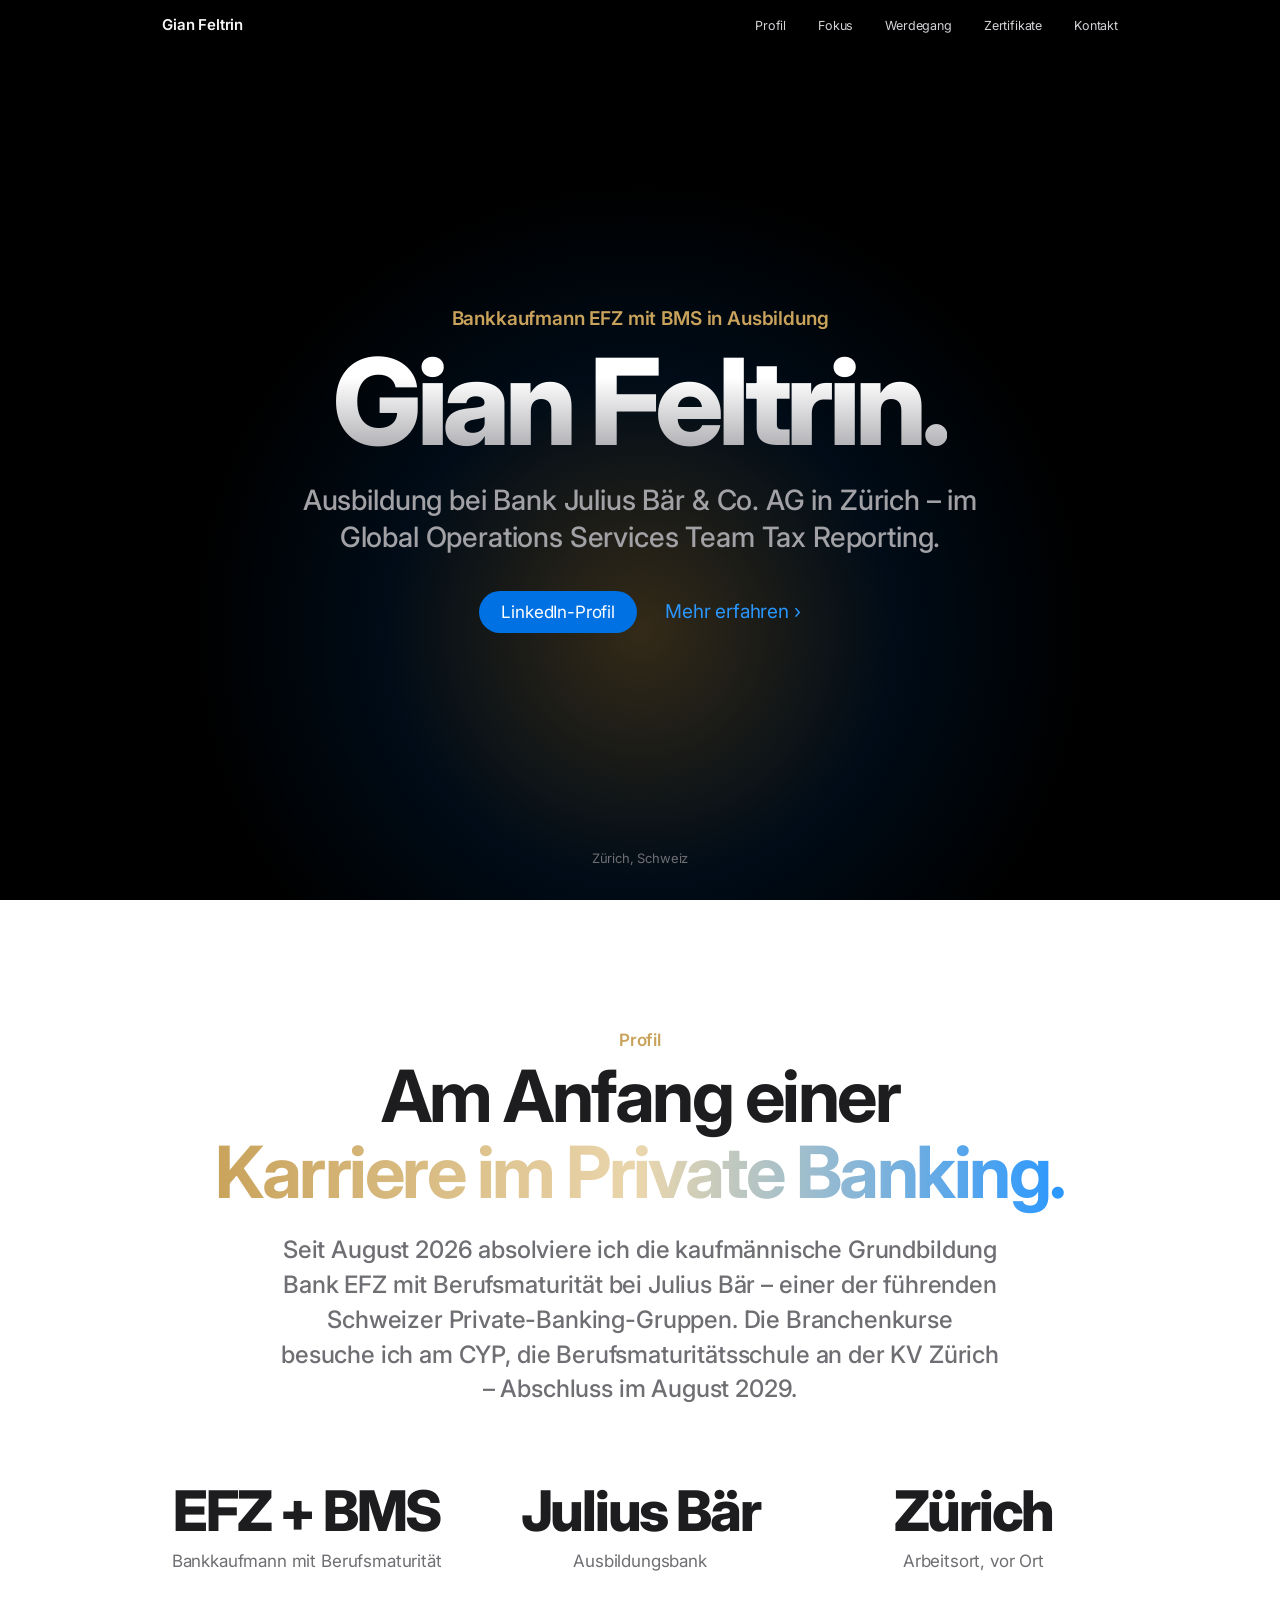
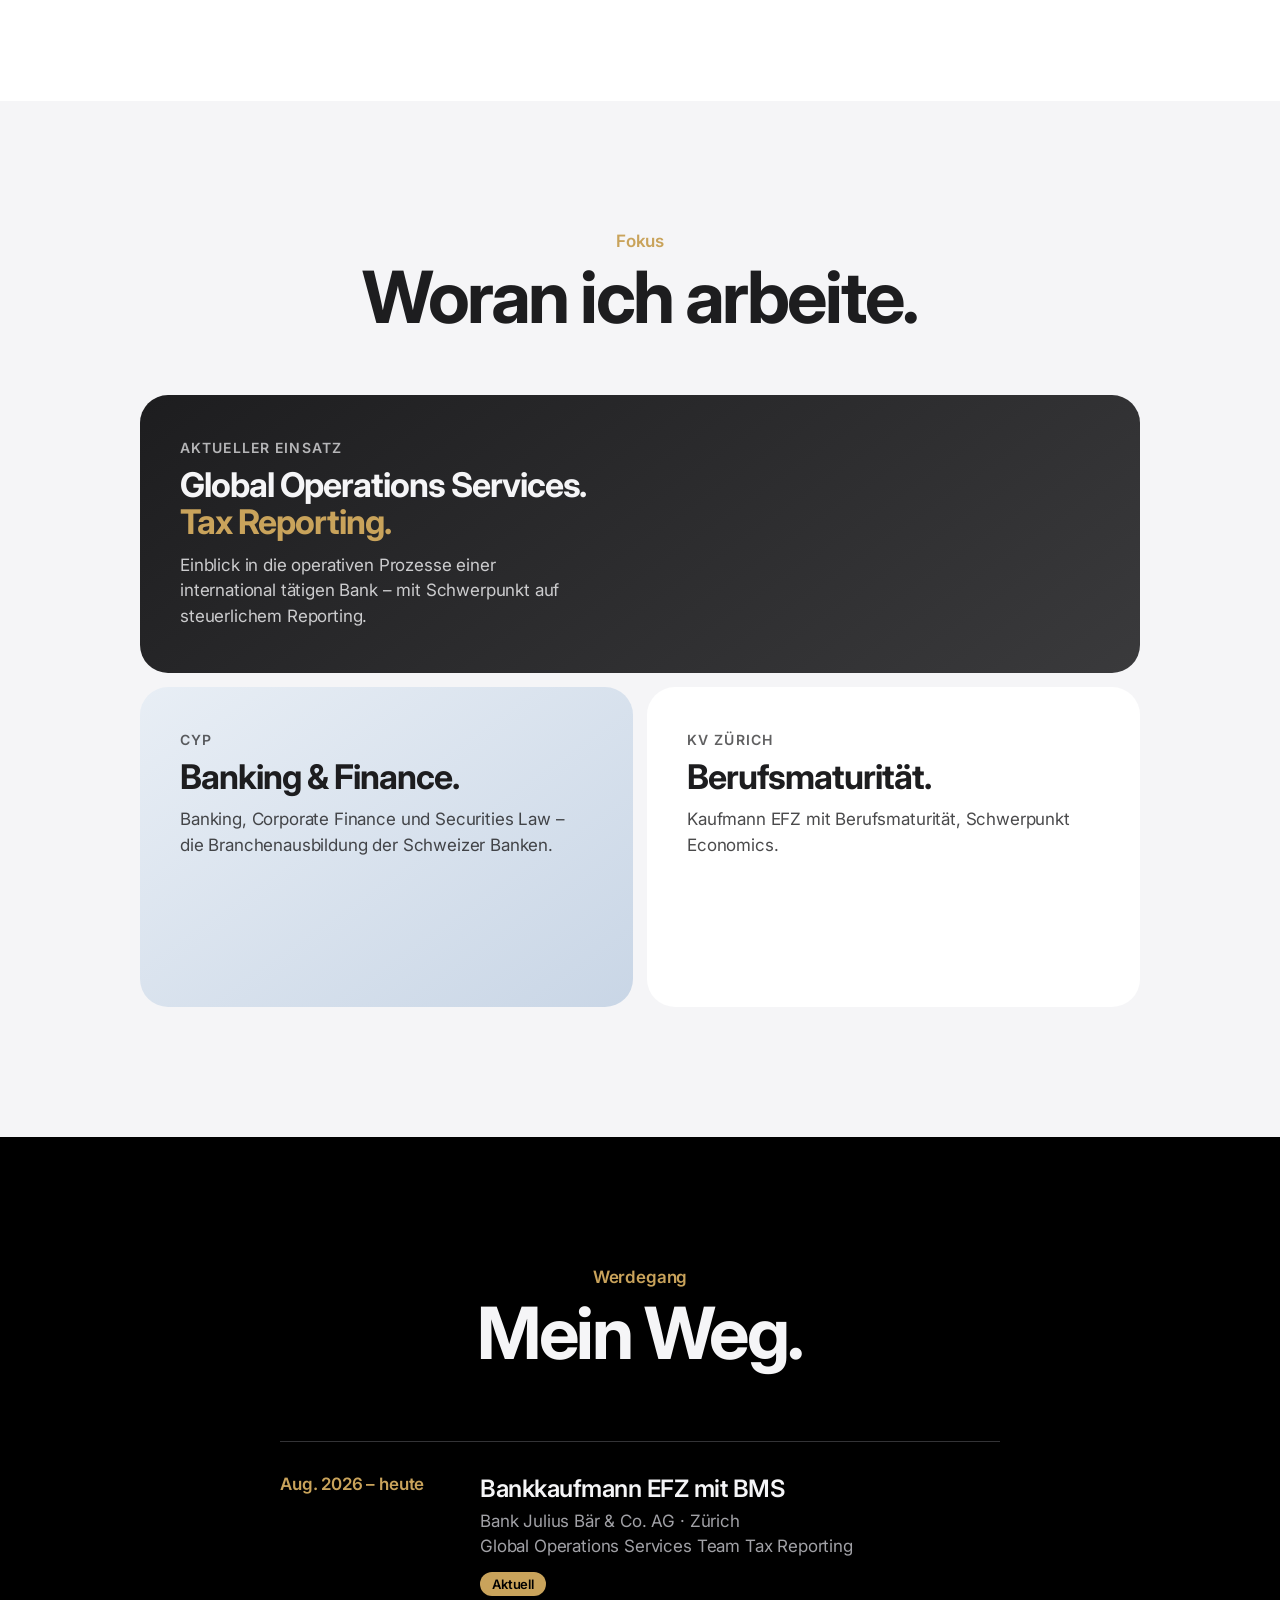
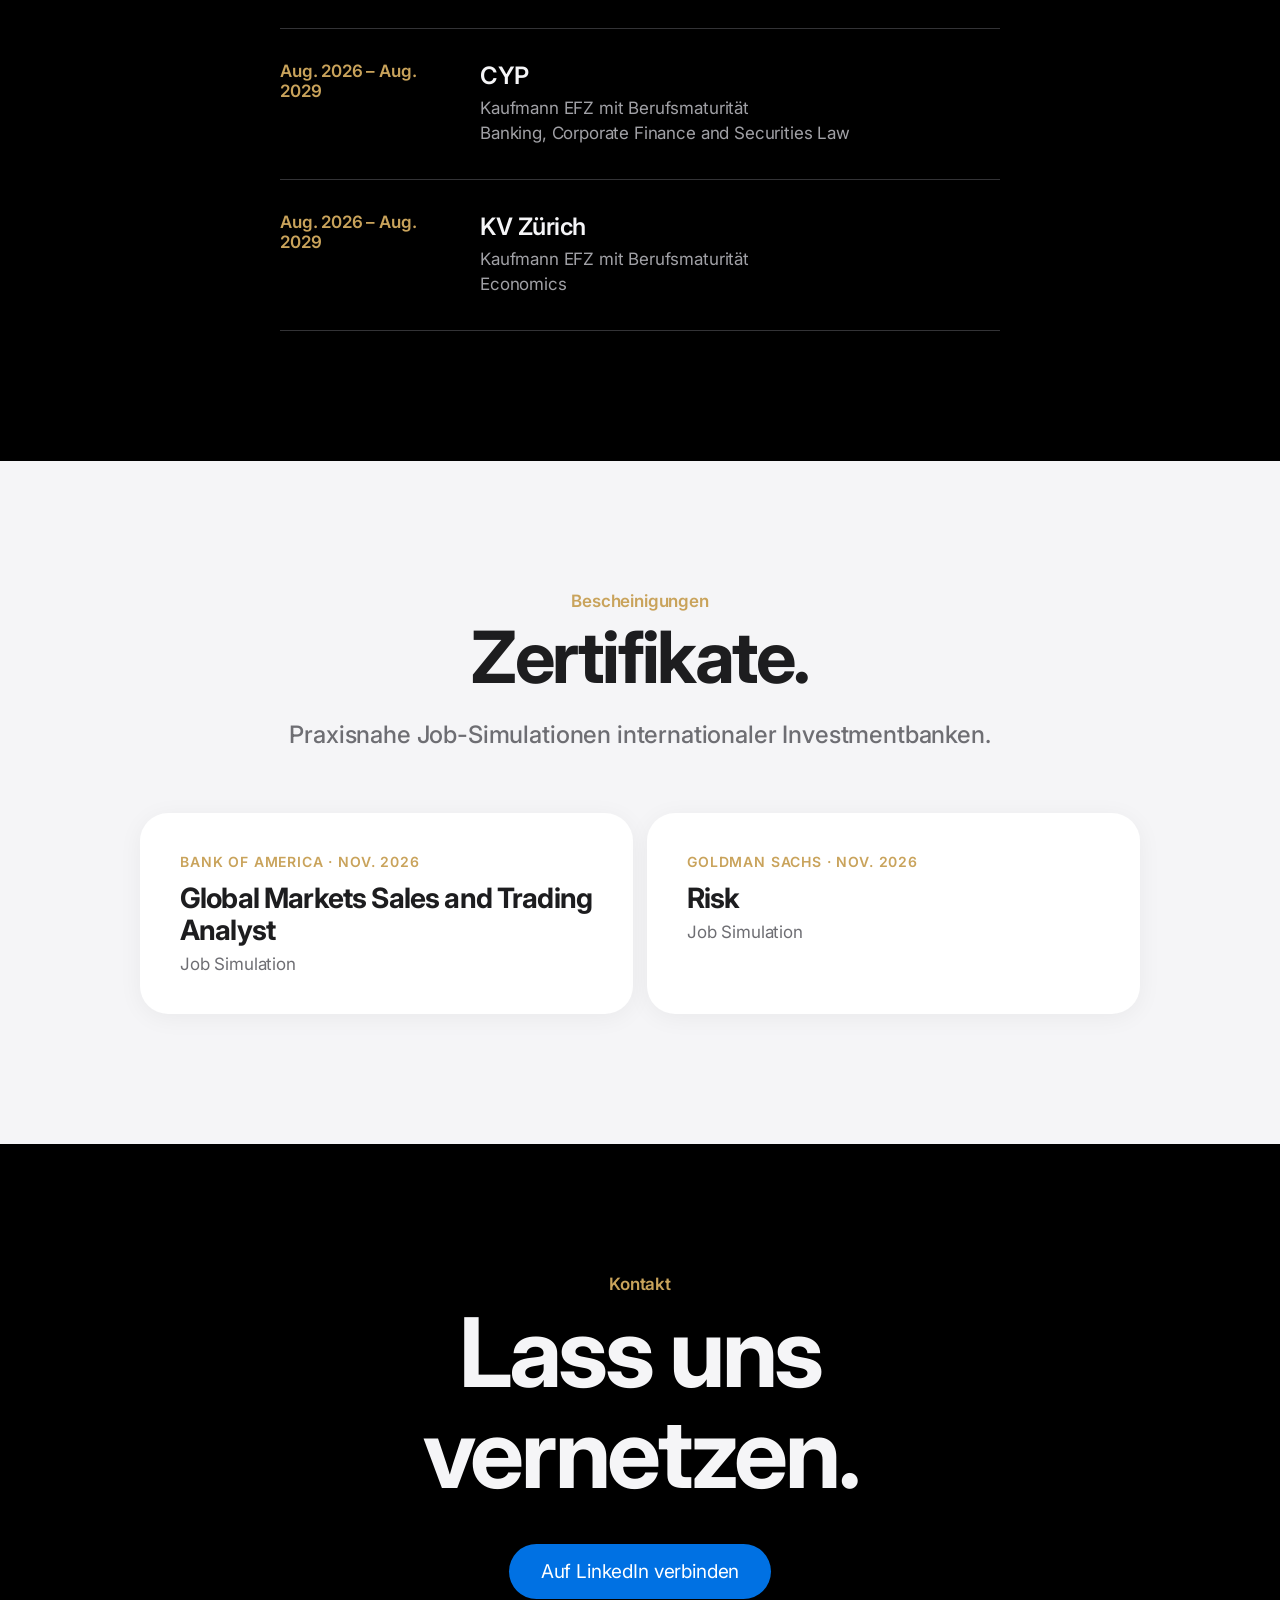
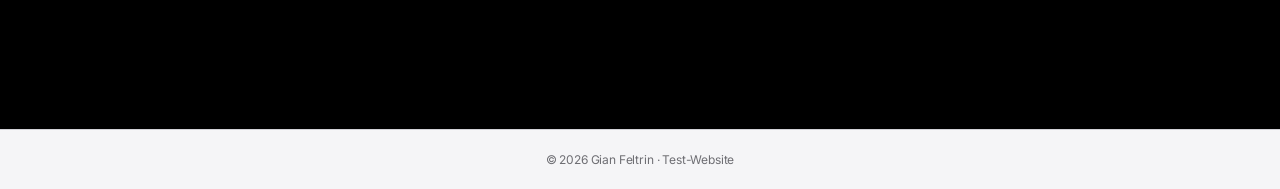
==== index.html @ 75f4b62d "Add index.html for personal test website This commit adds a new HTML file for a personal test websit" ====
<!DOCTYPE html>
<html lang="de-CH">
<head>
<meta charset="UTF-8">
<meta name="viewport" content="width=device-width, initial-scale=1">
<meta name="robots" content="noindex, nofollow">
<title>Gian Feltrin – Test-Website</title>
<link rel="preconnect" href="https://fonts.googleapis.com">
<link href="https://fonts.googleapis.com/css2?family=Inter:wght@400;500;600;700;800&display=swap" rel="stylesheet">
<style>
  :root {
    --ink: #1d1d1f;
    --grey: #6e6e73;
    --light: #f5f5f7;
    --blue: #0071e3;
    --gold: #c9a35b;
  }
  * { box-sizing: border-box; margin: 0; padding: 0; }
  html { scroll-behavior: smooth; }
  body { font-family: "Inter", -apple-system, BlinkMacSystemFont, system-ui, sans-serif; color: var(--ink); background: #fff; -webkit-font-smoothing: antialiased; letter-spacing: -0.01em; }
  a { text-decoration: none; color: inherit; }

  nav { position: fixed; inset: 0 0 auto 0; z-index: 20; height: 48px; background: rgba(0,0,0,.72); backdrop-filter: saturate(180%) blur(20px); -webkit-backdrop-filter: saturate(180%) blur(20px); }
  nav .in { max-width: 1000px; margin: 0 auto; height: 100%; display: flex; align-items: center; justify-content: space-between; padding: 0 22px; }
  nav .brand { color: #f5f5f7; font-weight: 600; font-size: 15px; }
  nav ul { list-style: none; display: flex; gap: 32px; }
  nav ul a { color: #d2d2d7; font-size: 12.5px; transition: color .2s; }
  nav ul a:hover { color: #fff; }

  .hero { min-height: 100vh; background: #000; color: #f5f5f7; display: flex; flex-direction: column; align-items: center; justify-content: center; text-align: center; padding: 120px 22px 80px; position: relative; overflow: hidden; }
  .hero::before { content: ""; position: absolute; width: 900px; height: 900px; border-radius: 50%; background: radial-gradient(circle, rgba(201,163,91,.26) 0%, rgba(0,113,227,.10) 40%, transparent 70%); top: 50%; left: 50%; transform: translate(-50%,-30%); }
  .hero > * { position: relative; }
  .eyebrow { font-size: 19px; font-weight: 600; color: var(--gold); margin-bottom: 12px; }
  .hero h1 { font-size: clamp(56px, 11vw, 120px); font-weight: 800; letter-spacing: -0.045em; line-height: 1; background: linear-gradient(180deg, #fff 30%, #a1a1a6); -webkit-background-clip: text; background-clip: text; color: transparent; }
  .hero .sub { font-size: clamp(20px, 3vw, 28px); font-weight: 500; color: #a1a1a6; margin-top: 20px; max-width: 700px; line-height: 1.3; }
  .links { margin-top: 36px; display: flex; gap: 28px; justify-content: center; align-items: center; flex-wrap: wrap; font-size: 19px; }
  .links a.more { color: #2997ff; }
  .links a.more:hover { text-decoration: underline; }
  .pill { background: var(--blue); color: #fff; padding: 11px 22px; border-radius: 980px; font-size: 17px; }
  .pill:hover { background: #0077ed; }
  .loc { position: absolute; bottom: 34px; color: #6e6e73; font-size: 13px; }

  section { padding: 130px 22px; text-align: center; }
  .light { background: var(--light); }
  .dark { background: #000; color: #f5f5f7; }
  .container { max-width: 980px; margin: 0 auto; }
  .label { font-size: 17px; font-weight: 600; color: var(--gold); margin-bottom: 8px; }
  h2 { font-size: clamp(40px, 7vw, 72px); font-weight: 700; letter-spacing: -0.035em; line-height: 1.05; }
  .lead { font-size: clamp(19px, 2.4vw, 24px); color: var(--grey); max-width: 720px; margin: 24px auto 0; line-height: 1.45; font-weight: 500; }
  .dark .lead { color: #a1a1a6; }
  .grad { background: linear-gradient(90deg, var(--gold), #ead6ad, #2997ff); -webkit-background-clip: text; background-clip: text; color: transparent; }

  .facts { display: grid; grid-template-columns: repeat(3, 1fr); gap: 20px; margin-top: 70px; }
  .fact .big { font-size: clamp(36px, 5vw, 56px); font-weight: 800; letter-spacing: -0.04em; }
  .fact .txt { color: var(--grey); font-size: 17px; margin-top: 6px; }

  .tiles { display: grid; grid-template-columns: 1fr 1fr; gap: 14px; max-width: 1000px; margin: 60px auto 0; text-align: left; }
  .tile { border-radius: 28px; padding: 44px 40px; min-height: 320px; display: flex; flex-direction: column; justify-content: space-between; }
  .tile .k { font-size: 14px; font-weight: 600; text-transform: uppercase; letter-spacing: .08em; opacity: .7; }
  .tile h3 { font-size: 34px; font-weight: 700; letter-spacing: -0.03em; line-height: 1.1; margin-top: 10px; }
  .tile p { font-size: 17px; margin-top: 12px; line-height: 1.5; opacity: .8; max-width: 36ch; }
  .tile.wide { grid-column: span 2; min-height: 260px; }
  .t1 { background: linear-gradient(145deg, #1d1d1f 0%, #3a3a3c 100%); color: #f5f5f7; }
  .t1 h3 span { color: var(--gold); }
  .t2 { background: linear-gradient(145deg, #e8eef5 0%, #c9d6e6 100%); }
  .t3 { background: #fff; }

  .timeline { max-width: 720px; margin: 70px auto 0; text-align: left; }
  .row { display: grid; grid-template-columns: 170px 1fr; gap: 30px; padding: 32px 0; border-top: 1px solid #333336; }
  .row:last-child { border-bottom: 1px solid #333336; }
  .row .yr { color: var(--gold); font-weight: 600; font-size: 17px; }
  .row h3 { font-size: 24px; font-weight: 600; letter-spacing: -0.02em; }
  .row p { color: #a1a1a6; margin-top: 6px; font-size: 17px; line-height: 1.5; }
  .badge { display: inline-block; margin-top: 12px; font-size: 13px; font-weight: 600; color: #000; background: var(--gold); border-radius: 980px; padding: 4px 12px; }

  .certs { display: grid; grid-template-columns: 1fr 1fr; gap: 14px; max-width: 1000px; margin: 60px auto 0; text-align: left; }
  .cert { background: #fff; border-radius: 28px; padding: 40px; box-shadow: 0 4px 24px rgba(0,0,0,.05); }
  .cert .k { font-size: 14px; font-weight: 600; color: var(--gold); text-transform: uppercase; letter-spacing: .06em; }
  .cert h3 { font-size: 28px; font-weight: 700; letter-spacing: -0.03em; line-height: 1.15; margin-top: 12px; }
  .cert p { color: var(--grey); font-size: 17px; margin-top: 8px; }
  @media (max-width: 760px) { .certs { grid-template-columns: 1fr; } }

  .contact h2 { font-size: clamp(48px, 9vw, 96px); }
  .contact .pill { display: inline-block; margin-top: 40px; font-size: 19px; padding: 16px 32px; }

  footer { background: var(--light); color: var(--grey); font-size: 12px; padding: 22px; text-align: center; border-top: 1px solid #d2d2d7; }

  .reveal { opacity: 0; transform: translateY(40px); transition: opacity 1s cubic-bezier(.2,.7,.2,1), transform 1s cubic-bezier(.2,.7,.2,1); }
  .reveal.on { opacity: 1; transform: none; }

  @media (max-width: 760px) {
    nav ul { display: none; }
    .tiles { grid-template-columns: 1fr; }
    .tile.wide { grid-column: span 1; }
    .facts { grid-template-columns: 1fr; gap: 40px; }
    .row { grid-template-columns: 1fr; gap: 6px; }
    section { padding: 90px 22px; }
  }
</style>
</head>
<body>

<nav>
  <div class="in">
    <a class="brand" href="#top">Gian Feltrin</a>
    <ul>
      <li><a href="#profil">Profil</a></li>
      <li><a href="#fokus">Fokus</a></li>
      <li><a href="#werdegang">Werdegang</a></li>
      <li><a href="#zertifikate">Zertifikate</a></li>
      <li><a href="#kontakt">Kontakt</a></li>
    </ul>
  </div>
</nav>

<header class="hero" id="top">
  <div class="eyebrow">Bankkaufmann EFZ mit BMS in Ausbildung</div>
  <h1>Gian Feltrin.</h1>
  <p class="sub">Ausbildung bei Bank Julius Bär &amp; Co. AG in Zürich – im Global Operations Services Team Tax Reporting.</p>
  <div class="links">
    <a class="pill" href="https://www.linkedin.com/in/gian-feltrin">LinkedIn-Profil</a>
    <a class="more" href="#profil">Mehr erfahren ›</a>
  </div>
  <div class="loc">Zürich, Schweiz</div>
</header>

<section id="profil">
  <div class="container reveal">
    <div class="label">Profil</div>
    <h2>Am Anfang einer<br><span class="grad">Karriere im Private Banking.</span></h2>
    <p class="lead">Seit August 2026 absolviere ich die kaufmännische Grundbildung Bank EFZ mit Berufsmaturität bei Julius Bär – einer der führenden Schweizer Private-Banking-Gruppen. Die Branchenkurse besuche ich am CYP, die Berufsmaturitätsschule an der KV Zürich – Abschluss im August 2029.</p>
    <div class="facts">
      <div class="fact reveal"><div class="big">EFZ + BMS</div><div class="txt">Bankkaufmann mit Berufsmaturität</div></div>
      <div class="fact reveal"><div class="big">Julius Bär</div><div class="txt">Ausbildungsbank</div></div>
      <div class="fact reveal"><div class="big">Zürich</div><div class="txt">Arbeitsort, vor Ort</div></div>
    </div>
  </div>
</section>

<section class="light" id="fokus">
  <div class="container reveal">
    <div class="label">Fokus</div>
    <h2>Woran ich arbeite.</h2>
  </div>
  <div class="tiles">
    <div class="tile t1 wide reveal">
      <div>
        <div class="k">Aktueller Einsatz</div>
        <h3>Global Operations Services.<br><span>Tax Reporting.</span></h3>
        <p>Einblick in die operativen Prozesse einer international tätigen Bank – mit Schwerpunkt auf steuerlichem Reporting.</p>
      </div>
    </div>
    <div class="tile t2 reveal">
      <div>
        <div class="k">CYP</div>
        <h3>Banking &amp; Finance.</h3>
        <p>Banking, Corporate Finance und Securities Law – die Branchenausbildung der Schweizer Banken.</p>
      </div>
    </div>
    <div class="tile t3 reveal">
      <div>
        <div class="k">KV Zürich</div>
        <h3>Berufsmaturität.</h3>
        <p>Kaufmann EFZ mit Berufsmaturität, Schwerpunkt Economics.</p>
      </div>
    </div>
  </div>
</section>

<section class="dark" id="werdegang">
  <div class="container reveal">
    <div class="label">Werdegang</div>
    <h2>Mein Weg.</h2>
  </div>
  <div class="timeline">
    <div class="row reveal">
      <div class="yr">Aug. 2026 – heute</div>
      <div>
        <h3>Bankkaufmann EFZ mit BMS</h3>
        <p>Bank Julius Bär &amp; Co. AG · Zürich<br>Global Operations Services Team Tax Reporting</p>
        <span class="badge">Aktuell</span>
      </div>
    </div>
    <div class="row reveal">
      <div class="yr">Aug. 2026 – Aug. 2029</div>
      <div>
        <h3>CYP</h3>
        <p>Kaufmann EFZ mit Berufsmaturität<br>Banking, Corporate Finance and Securities Law</p>
      </div>
    </div>
    <div class="row reveal">
      <div class="yr">Aug. 2026 – Aug. 2029</div>
      <div>
        <h3>KV Zürich</h3>
        <p>Kaufmann EFZ mit Berufsmaturität<br>Economics</p>
      </div>
    </div>
  </div>
</section>

<section class="light" id="zertifikate">
  <div class="container reveal">
    <div class="label">Bescheinigungen</div>
    <h2>Zertifikate.</h2>
    <p class="lead">Praxisnahe Job-Simulationen internationaler Investmentbanken.</p>
  </div>
  <div class="certs">
    <div class="cert reveal">
      <div class="k">Bank of America · Nov. 2026</div>
      <h3>Global Markets Sales and Trading Analyst</h3>
      <p>Job Simulation</p>
    </div>
    <div class="cert reveal">
      <div class="k">Goldman Sachs · Nov. 2026</div>
      <h3>Risk</h3>
      <p>Job Simulation</p>
    </div>
  </div>
</section>

<section class="dark contact" id="kontakt">
  <div class="container reveal">
    <div class="label">Kontakt</div>
    <h2>Lass uns<br>vernetzen.</h2>
    <a class="pill" href="https://www.linkedin.com/in/gian-feltrin">Auf LinkedIn verbinden</a>
  </div>
</section>

<footer>© 2026 Gian Feltrin · Test-Website</footer>

<script>
  const io = new IntersectionObserver(entries => {
    entries.forEach(e => { if (e.isIntersecting) { e.target.classList.add('on'); io.unobserve(e.target); } });
  }, { threshold: 0.15 });
  document.querySelectorAll('.reveal').forEach(el => io.observe(el));
</script>
</body>
</html>
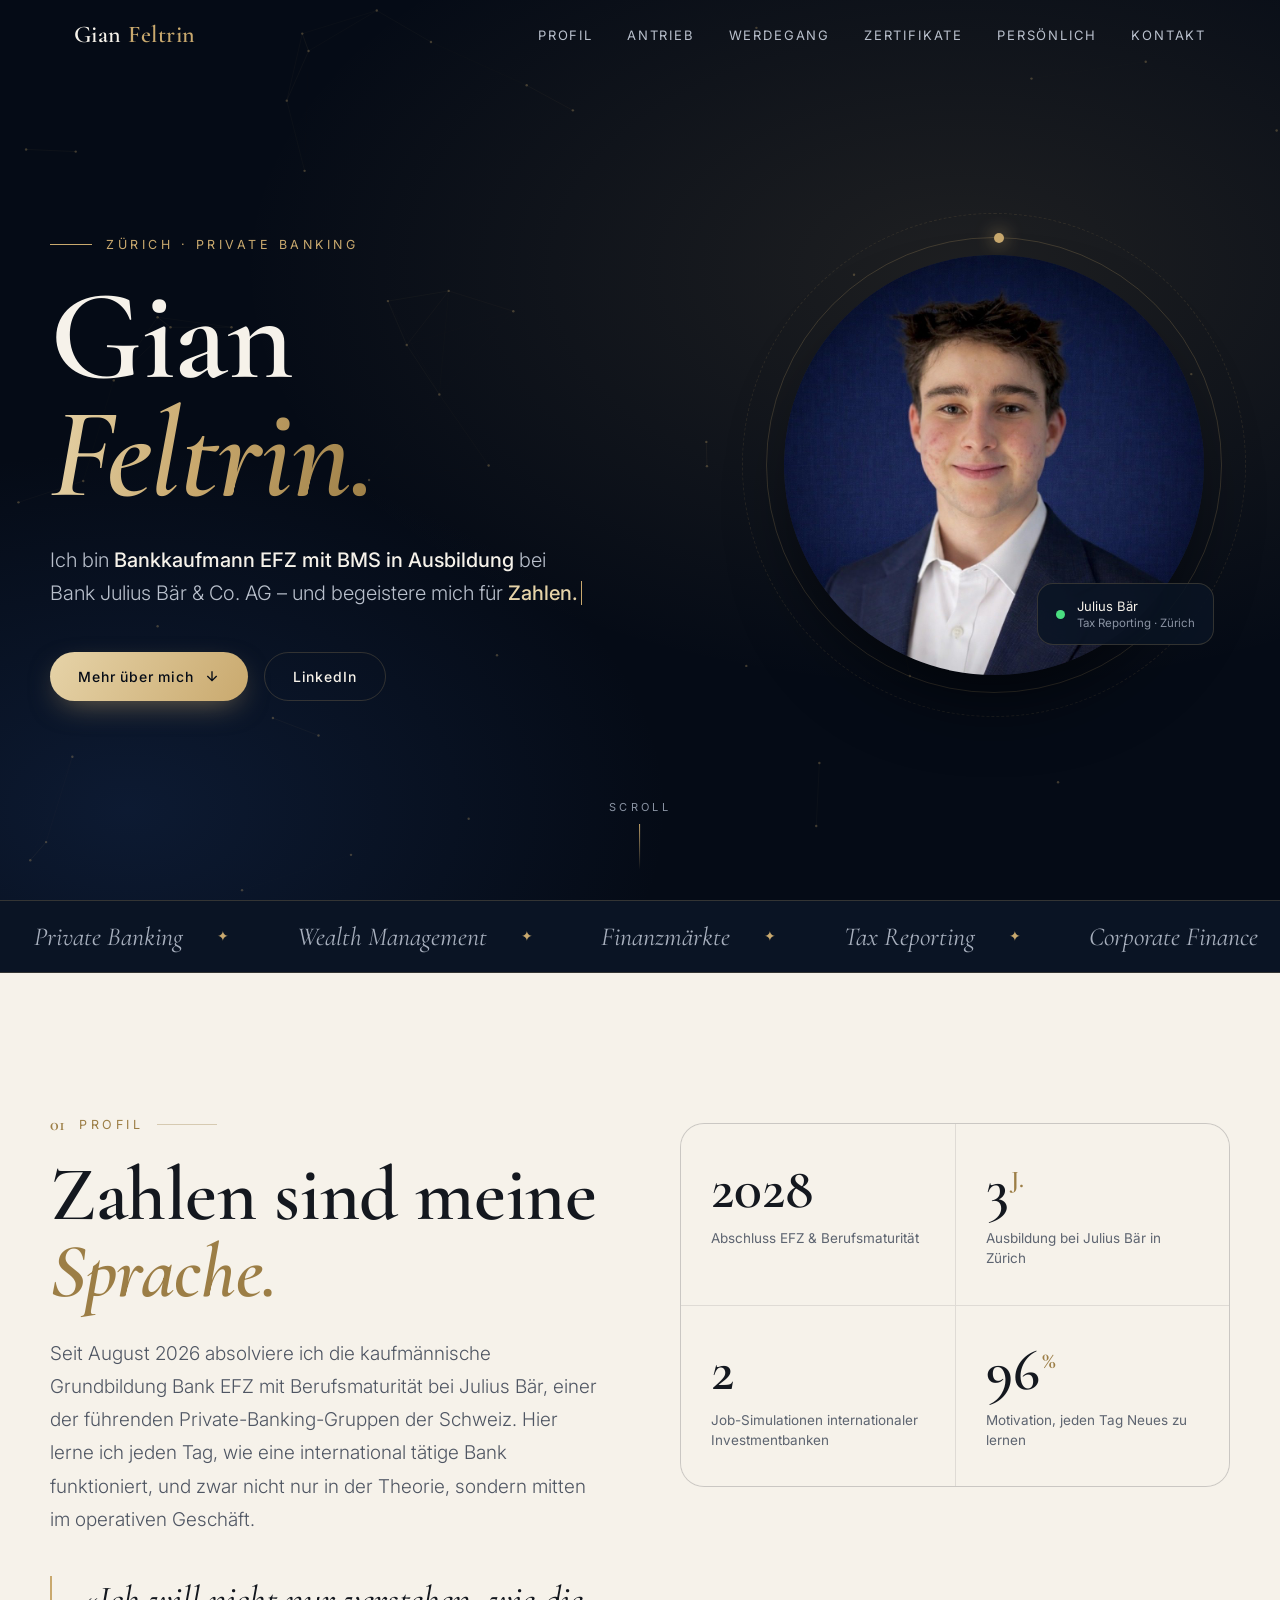
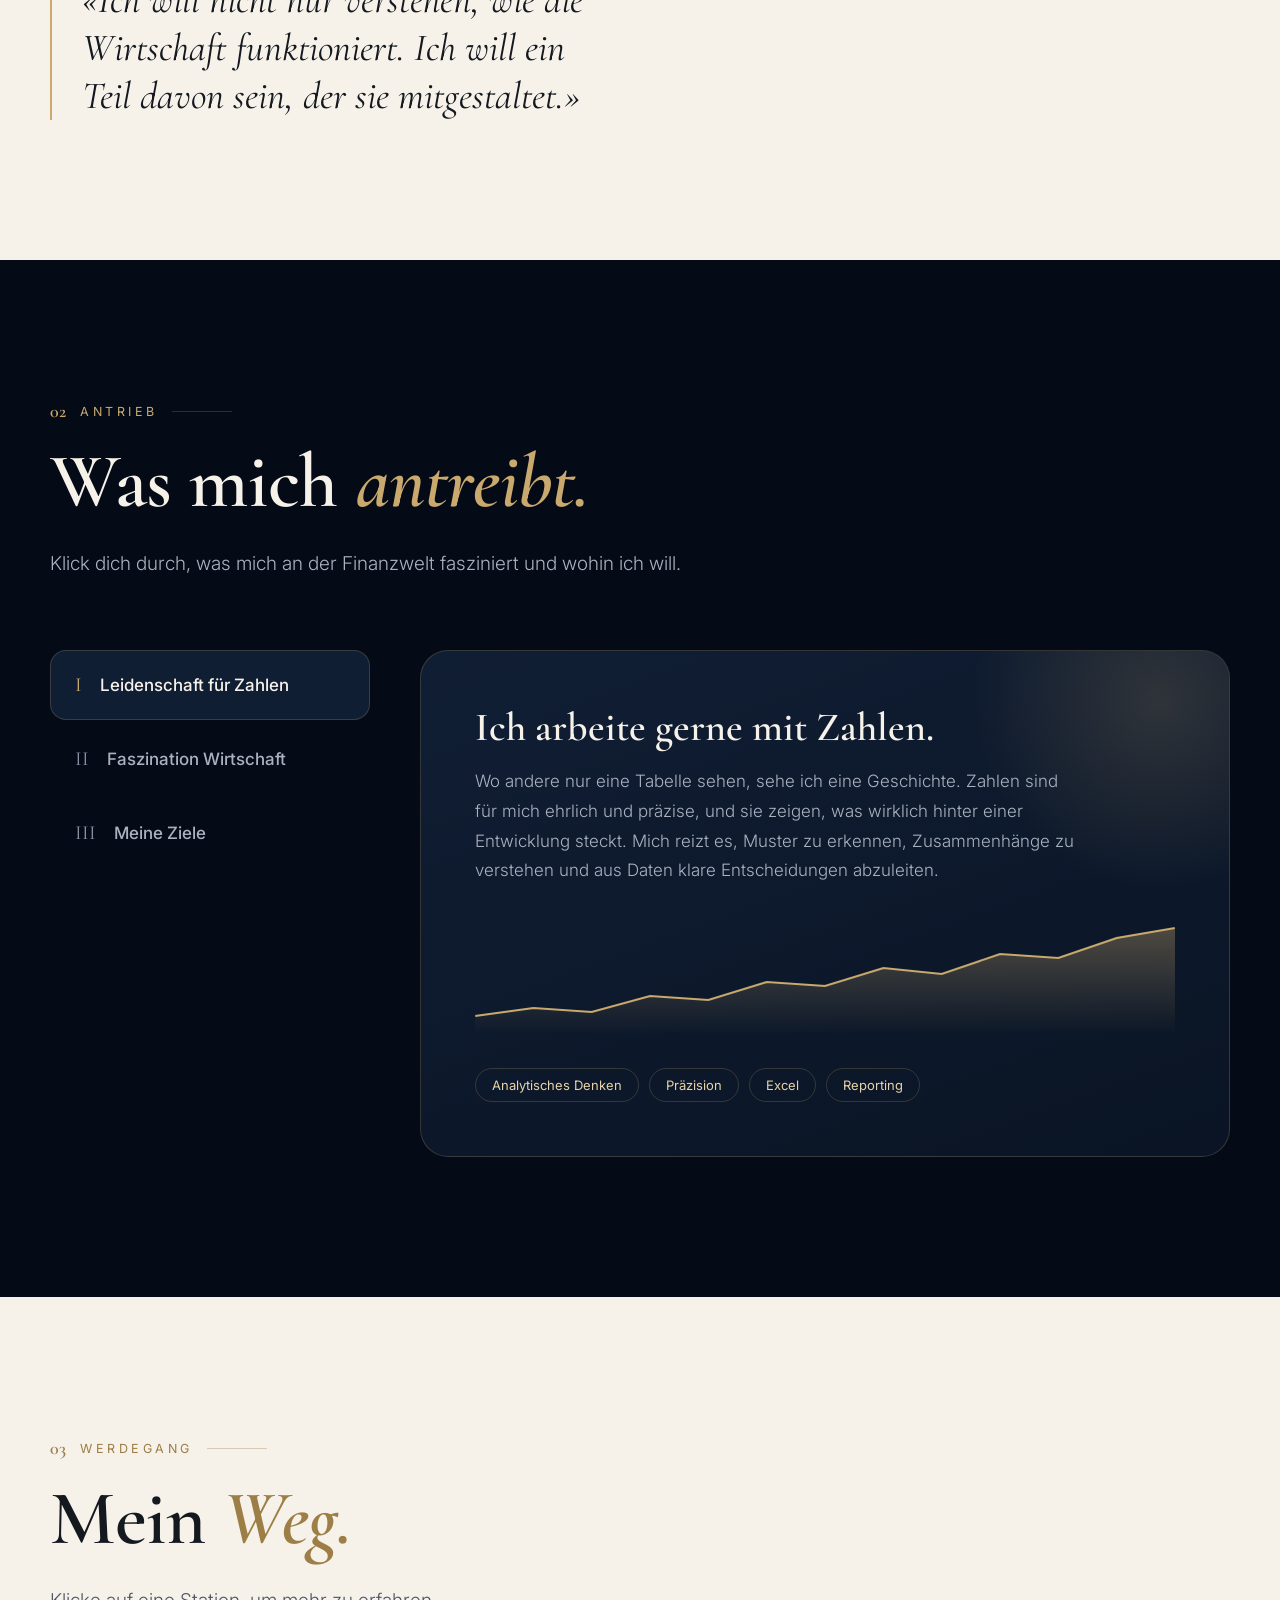
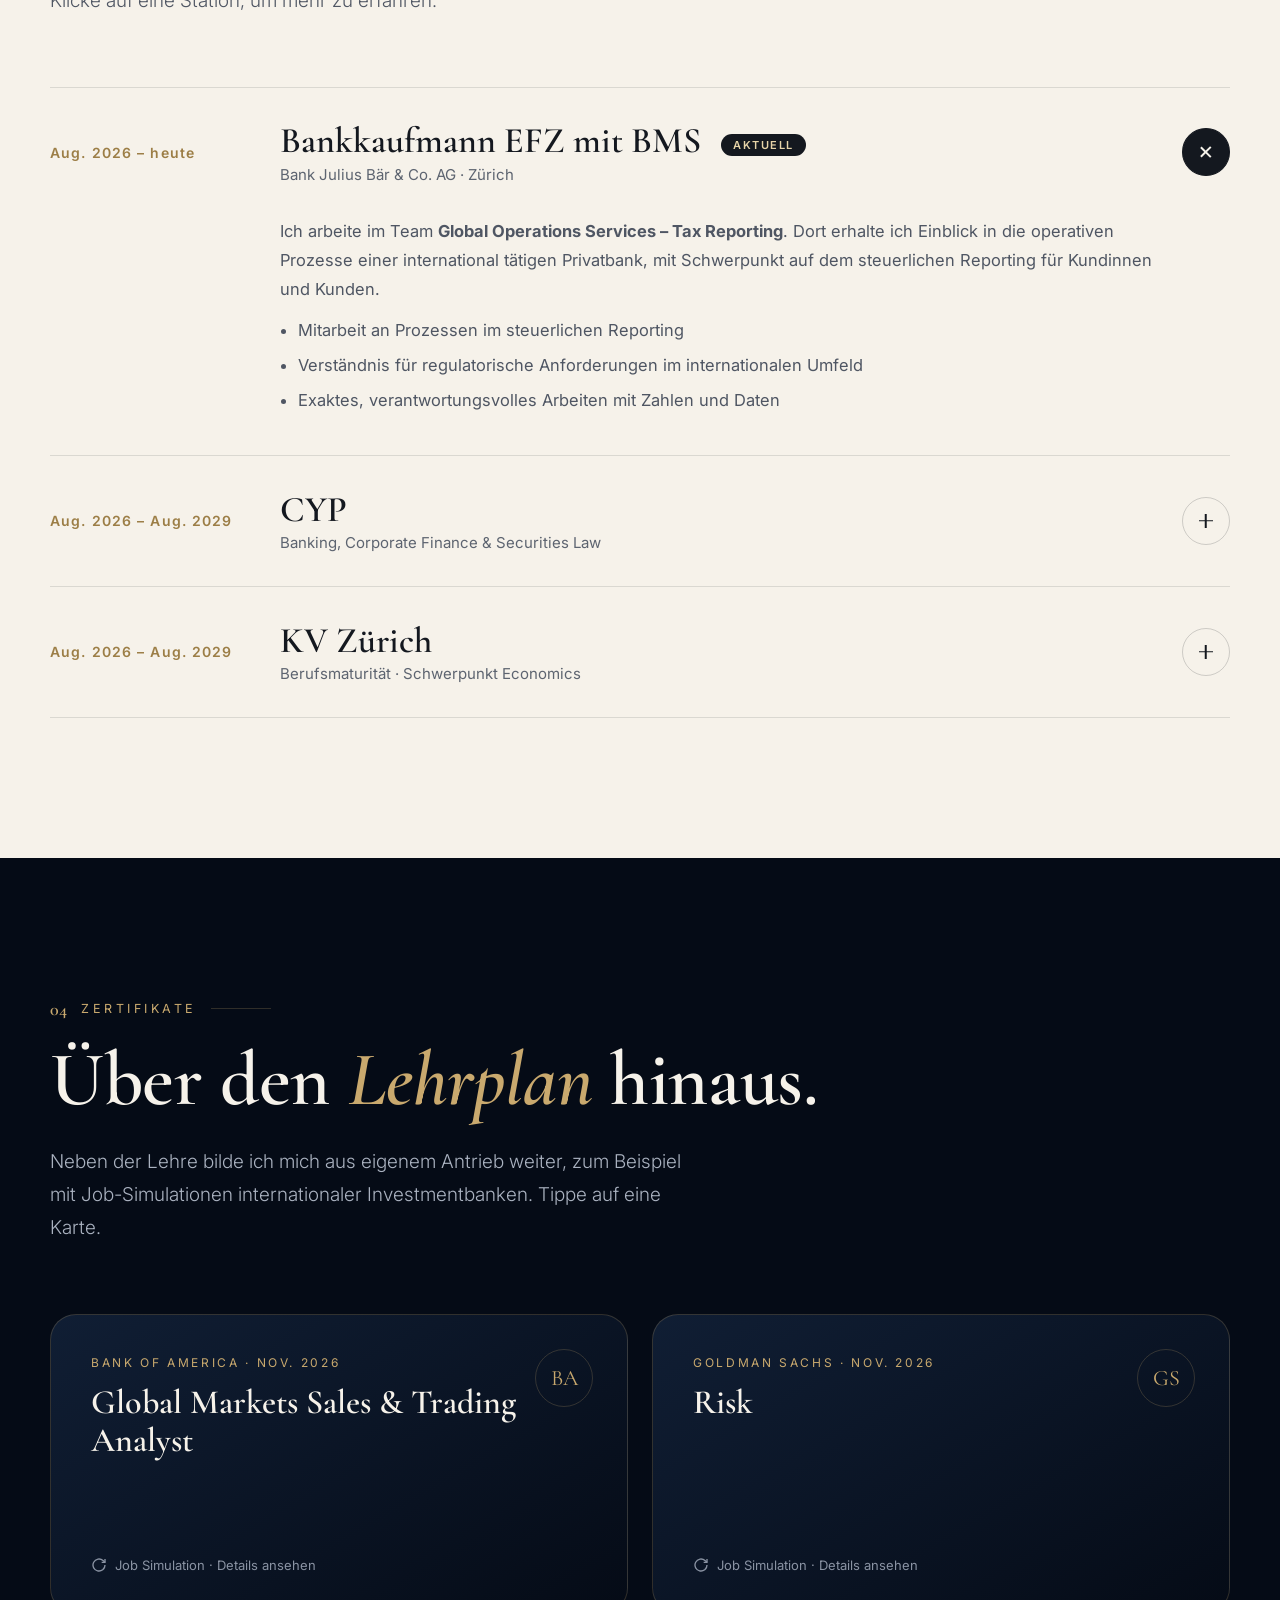
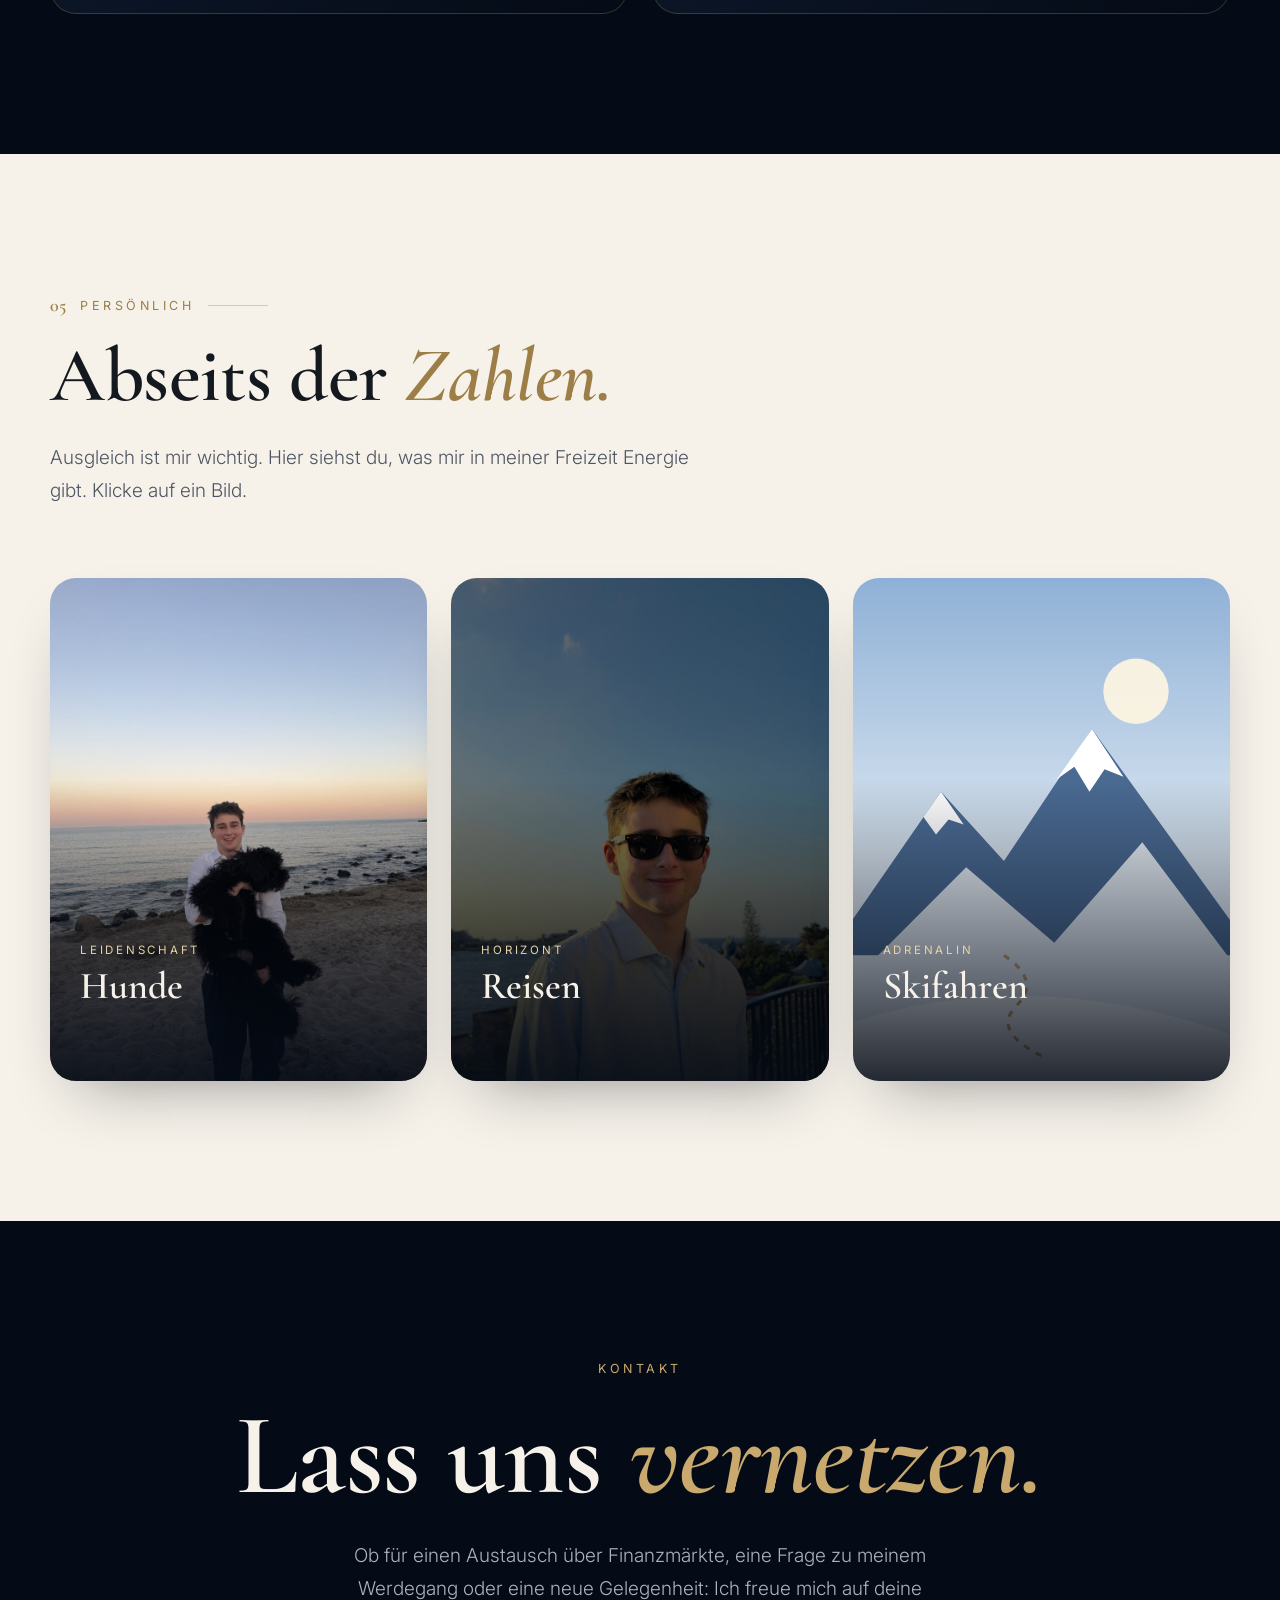
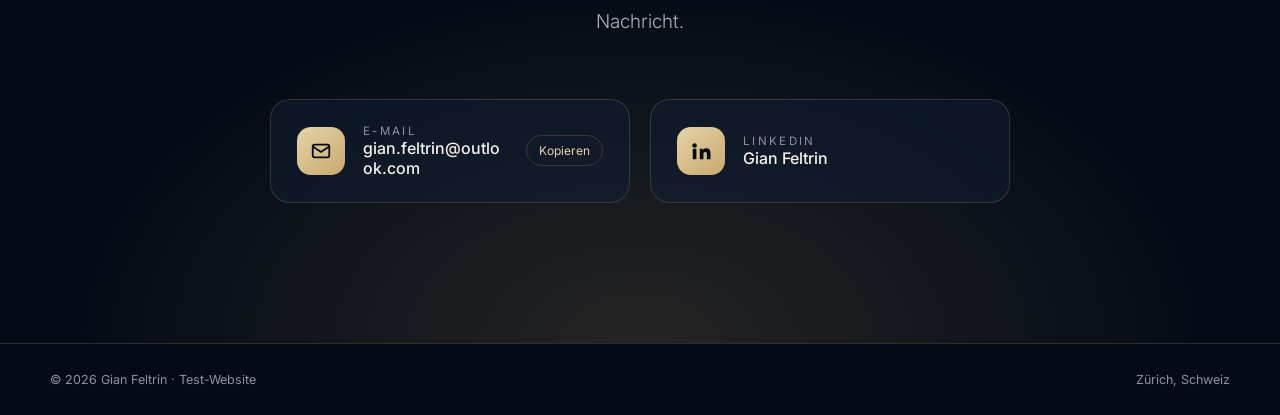
==== commit 31eeb8ba: "Website neu gestaltet: Fotos, persönlicher Teil, Antrieb, interaktive Elemente Co-Authored-By: Claud" ====
--- a/index.html
+++ b/index.html
@@ -5,234 +5,709 @@
 <meta name="viewport" content="width=device-width, initial-scale=1">
 <meta name="robots" content="noindex, nofollow">
 <title>Gian Feltrin – Test-Website</title>
+<meta name="description" content="Gian Feltrin – Bankkaufmann EFZ mit BMS in Ausbildung bei Julius Bär, Zürich.">
 <link rel="preconnect" href="https://fonts.googleapis.com">
-<link href="https://fonts.googleapis.com/css2?family=Inter:wght@400;500;600;700;800&display=swap" rel="stylesheet">
+<link rel="preconnect" href="https://fonts.gstatic.com" crossorigin>
+<link href="https://fonts.googleapis.com/css2?family=Cormorant+Garamond:ital,wght@0,500;0,600;0,700;1,500&family=Inter:wght@300;400;500;600;700&display=swap" rel="stylesheet">
 <style>
   :root {
-    --ink: #1d1d1f;
-    --grey: #6e6e73;
-    --light: #f5f5f7;
-    --blue: #0071e3;
-    --gold: #c9a35b;
+    --navy-950: #050b16;
+    --navy-900: #0a1424;
+    --navy-800: #101e34;
+    --navy-700: #1a2c48;
+    --gold: #c9a96e;
+    --gold-light: #e6d3a8;
+    --gold-dark: #9c7e46;
+    --ivory: #f6f2ea;
+    --ivory-2: #ece5d8;
+    --ink: #14181f;
+    --muted: #8a93a3;
+    --line: rgba(201,169,110,.22);
+    --serif: "Cormorant Garamond", Georgia, serif;
+    --sans: "Inter", -apple-system, BlinkMacSystemFont, system-ui, sans-serif;
+    --ease: cubic-bezier(.2,.7,.2,1);
   }
   * { box-sizing: border-box; margin: 0; padding: 0; }
   html { scroll-behavior: smooth; }
-  body { font-family: "Inter", -apple-system, BlinkMacSystemFont, system-ui, sans-serif; color: var(--ink); background: #fff; -webkit-font-smoothing: antialiased; letter-spacing: -0.01em; }
-  a { text-decoration: none; color: inherit; }
-
-  nav { position: fixed; inset: 0 0 auto 0; z-index: 20; height: 48px; background: rgba(0,0,0,.72); backdrop-filter: saturate(180%) blur(20px); -webkit-backdrop-filter: saturate(180%) blur(20px); }
-  nav .in { max-width: 1000px; margin: 0 auto; height: 100%; display: flex; align-items: center; justify-content: space-between; padding: 0 22px; }
-  nav .brand { color: #f5f5f7; font-weight: 600; font-size: 15px; }
-  nav ul { list-style: none; display: flex; gap: 32px; }
-  nav ul a { color: #d2d2d7; font-size: 12.5px; transition: color .2s; }
-  nav ul a:hover { color: #fff; }
-
-  .hero { min-height: 100vh; background: #000; color: #f5f5f7; display: flex; flex-direction: column; align-items: center; justify-content: center; text-align: center; padding: 120px 22px 80px; position: relative; overflow: hidden; }
-  .hero::before { content: ""; position: absolute; width: 900px; height: 900px; border-radius: 50%; background: radial-gradient(circle, rgba(201,163,91,.26) 0%, rgba(0,113,227,.10) 40%, transparent 70%); top: 50%; left: 50%; transform: translate(-50%,-30%); }
-  .hero > * { position: relative; }
-  .eyebrow { font-size: 19px; font-weight: 600; color: var(--gold); margin-bottom: 12px; }
-  .hero h1 { font-size: clamp(56px, 11vw, 120px); font-weight: 800; letter-spacing: -0.045em; line-height: 1; background: linear-gradient(180deg, #fff 30%, #a1a1a6); -webkit-background-clip: text; background-clip: text; color: transparent; }
-  .hero .sub { font-size: clamp(20px, 3vw, 28px); font-weight: 500; color: #a1a1a6; margin-top: 20px; max-width: 700px; line-height: 1.3; }
-  .links { margin-top: 36px; display: flex; gap: 28px; justify-content: center; align-items: center; flex-wrap: wrap; font-size: 19px; }
-  .links a.more { color: #2997ff; }
-  .links a.more:hover { text-decoration: underline; }
-  .pill { background: var(--blue); color: #fff; padding: 11px 22px; border-radius: 980px; font-size: 17px; }
-  .pill:hover { background: #0077ed; }
-  .loc { position: absolute; bottom: 34px; color: #6e6e73; font-size: 13px; }
-
-  section { padding: 130px 22px; text-align: center; }
-  .light { background: var(--light); }
-  .dark { background: #000; color: #f5f5f7; }
-  .container { max-width: 980px; margin: 0 auto; }
-  .label { font-size: 17px; font-weight: 600; color: var(--gold); margin-bottom: 8px; }
-  h2 { font-size: clamp(40px, 7vw, 72px); font-weight: 700; letter-spacing: -0.035em; line-height: 1.05; }
-  .lead { font-size: clamp(19px, 2.4vw, 24px); color: var(--grey); max-width: 720px; margin: 24px auto 0; line-height: 1.45; font-weight: 500; }
-  .dark .lead { color: #a1a1a6; }
-  .grad { background: linear-gradient(90deg, var(--gold), #ead6ad, #2997ff); -webkit-background-clip: text; background-clip: text; color: transparent; }
-
-  .facts { display: grid; grid-template-columns: repeat(3, 1fr); gap: 20px; margin-top: 70px; }
-  .fact .big { font-size: clamp(36px, 5vw, 56px); font-weight: 800; letter-spacing: -0.04em; }
-  .fact .txt { color: var(--grey); font-size: 17px; margin-top: 6px; }
-
-  .tiles { display: grid; grid-template-columns: 1fr 1fr; gap: 14px; max-width: 1000px; margin: 60px auto 0; text-align: left; }
-  .tile { border-radius: 28px; padding: 44px 40px; min-height: 320px; display: flex; flex-direction: column; justify-content: space-between; }
-  .tile .k { font-size: 14px; font-weight: 600; text-transform: uppercase; letter-spacing: .08em; opacity: .7; }
-  .tile h3 { font-size: 34px; font-weight: 700; letter-spacing: -0.03em; line-height: 1.1; margin-top: 10px; }
-  .tile p { font-size: 17px; margin-top: 12px; line-height: 1.5; opacity: .8; max-width: 36ch; }
-  .tile.wide { grid-column: span 2; min-height: 260px; }
-  .t1 { background: linear-gradient(145deg, #1d1d1f 0%, #3a3a3c 100%); color: #f5f5f7; }
-  .t1 h3 span { color: var(--gold); }
-  .t2 { background: linear-gradient(145deg, #e8eef5 0%, #c9d6e6 100%); }
-  .t3 { background: #fff; }
-
-  .timeline { max-width: 720px; margin: 70px auto 0; text-align: left; }
-  .row { display: grid; grid-template-columns: 170px 1fr; gap: 30px; padding: 32px 0; border-top: 1px solid #333336; }
-  .row:last-child { border-bottom: 1px solid #333336; }
-  .row .yr { color: var(--gold); font-weight: 600; font-size: 17px; }
-  .row h3 { font-size: 24px; font-weight: 600; letter-spacing: -0.02em; }
-  .row p { color: #a1a1a6; margin-top: 6px; font-size: 17px; line-height: 1.5; }
-  .badge { display: inline-block; margin-top: 12px; font-size: 13px; font-weight: 600; color: #000; background: var(--gold); border-radius: 980px; padding: 4px 12px; }
-
-  .certs { display: grid; grid-template-columns: 1fr 1fr; gap: 14px; max-width: 1000px; margin: 60px auto 0; text-align: left; }
-  .cert { background: #fff; border-radius: 28px; padding: 40px; box-shadow: 0 4px 24px rgba(0,0,0,.05); }
-  .cert .k { font-size: 14px; font-weight: 600; color: var(--gold); text-transform: uppercase; letter-spacing: .06em; }
-  .cert h3 { font-size: 28px; font-weight: 700; letter-spacing: -0.03em; line-height: 1.15; margin-top: 12px; }
-  .cert p { color: var(--grey); font-size: 17px; margin-top: 8px; }
-  @media (max-width: 760px) { .certs { grid-template-columns: 1fr; } }
-
-  .contact h2 { font-size: clamp(48px, 9vw, 96px); }
-  .contact .pill { display: inline-block; margin-top: 40px; font-size: 19px; padding: 16px 32px; }
-
-  footer { background: var(--light); color: var(--grey); font-size: 12px; padding: 22px; text-align: center; border-top: 1px solid #d2d2d7; }
-
-  .reveal { opacity: 0; transform: translateY(40px); transition: opacity 1s cubic-bezier(.2,.7,.2,1), transform 1s cubic-bezier(.2,.7,.2,1); }
+  body { font-family: var(--sans); color: var(--ivory); background: var(--navy-950); -webkit-font-smoothing: antialiased; overflow-x: hidden; }
+  a { color: inherit; text-decoration: none; }
+  img { display: block; max-width: 100%; }
+  button { font: inherit; color: inherit; background: none; border: 0; cursor: pointer; }
+  ::selection { background: var(--gold); color: var(--navy-950); }
+
+  /* Progress + Nav */
+  .progress { position: fixed; top: 0; left: 0; height: 2px; width: 0; z-index: 60; background: linear-gradient(90deg, var(--gold-dark), var(--gold-light)); }
+  nav { position: fixed; inset: 0 0 auto 0; z-index: 50; transition: background .4s, border-color .4s; border-bottom: 1px solid transparent; }
+  nav.scrolled { background: rgba(5,11,22,.78); backdrop-filter: blur(18px) saturate(160%); -webkit-backdrop-filter: blur(18px) saturate(160%); border-color: var(--line); }
+  nav .in { max-width: 1180px; margin: 0 auto; height: 68px; display: flex; align-items: center; justify-content: space-between; padding: 0 24px; }
+  .brand { font-family: var(--serif); font-size: 24px; font-weight: 600; letter-spacing: .02em; }
+  .brand span { color: var(--gold); }
+  nav ul { list-style: none; display: flex; gap: 34px; }
+  nav ul a { font-size: 13px; letter-spacing: .14em; text-transform: uppercase; color: #b9c0cc; position: relative; padding: 6px 0; transition: color .3s; }
+  nav ul a::after { content: ""; position: absolute; left: 0; bottom: 0; height: 1px; width: 0; background: var(--gold); transition: width .4s var(--ease); }
+  nav ul a:hover, nav ul a.active { color: var(--ivory); }
+  nav ul a:hover::after, nav ul a.active::after { width: 100%; }
+  .burger { display: none; width: 28px; height: 18px; position: relative; }
+  .burger span { position: absolute; left: 0; right: 0; height: 1.5px; background: var(--ivory); transition: transform .4s var(--ease), opacity .3s; }
+  .burger span:nth-child(1) { top: 0; } .burger span:nth-child(2) { top: 8px; } .burger span:nth-child(3) { top: 16px; }
+  .burger.open span:nth-child(1) { transform: translateY(8px) rotate(45deg); }
+  .burger.open span:nth-child(2) { opacity: 0; }
+  .burger.open span:nth-child(3) { transform: translateY(-8px) rotate(-45deg); }
+
+  /* Hero */
+  .hero { min-height: 100vh; position: relative; display: grid; place-items: center; padding: 120px 24px 90px; overflow: hidden;
+    background: radial-gradient(1200px 700px at 75% 30%, rgba(201,169,110,.13), transparent 60%), radial-gradient(900px 600px at 10% 90%, rgba(40,80,150,.22), transparent 60%), var(--navy-950); }
+  .hero canvas { position: absolute; inset: 0; width: 100%; height: 100%; opacity: .55; }
+  .hero-grid { position: relative; max-width: 1180px; width: 100%; display: grid; grid-template-columns: 1.15fr .85fr; gap: 70px; align-items: center; }
+  .eyebrow { display: inline-flex; align-items: center; gap: 14px; font-size: 12.5px; letter-spacing: .28em; text-transform: uppercase; color: var(--gold); }
+  .eyebrow::before { content: ""; width: 42px; height: 1px; background: var(--gold); }
+  .hero h1 { font-family: var(--serif); font-weight: 600; font-size: clamp(64px, 10vw, 138px); line-height: .92; letter-spacing: -.01em; margin-top: 26px; }
+  .hero h1 .line { display: block; overflow: hidden; }
+  .hero h1 .line span { display: inline-block; transform: translateY(110%); animation: rise 1.2s var(--ease) forwards; }
+  .hero h1 .line:nth-child(2) span { animation-delay: .15s; color: transparent; background: linear-gradient(100deg, var(--gold-light), var(--gold) 45%, var(--gold-dark)); -webkit-background-clip: text; background-clip: text; font-style: italic; }
+  @keyframes rise { to { transform: none; } }
+  .hero .sub { font-size: clamp(17px, 1.6vw, 20px); line-height: 1.65; color: #b9c0cc; font-weight: 300; max-width: 540px; margin-top: 30px; opacity: 0; animation: fade 1s .6s var(--ease) forwards; }
+  .hero .sub strong { color: var(--ivory); font-weight: 500; }
+  .typed { color: var(--gold-light); font-weight: 500; border-right: 1.5px solid var(--gold); padding-right: 3px; }
+  @keyframes fade { from { opacity: 0; transform: translateY(16px); } to { opacity: 1; transform: none; } }
+  .actions { display: flex; gap: 16px; flex-wrap: wrap; margin-top: 42px; opacity: 0; animation: fade 1s .85s var(--ease) forwards; }
+  .btn { display: inline-flex; align-items: center; gap: 10px; padding: 15px 28px; border-radius: 999px; font-size: 14px; letter-spacing: .06em; font-weight: 500; transition: transform .35s var(--ease), box-shadow .35s, background .35s, color .35s; }
+  .btn-gold { background: linear-gradient(120deg, var(--gold-light), var(--gold)); color: var(--navy-950); box-shadow: 0 10px 30px -10px rgba(201,169,110,.6); }
+  .btn-gold:hover { transform: translateY(-2px); box-shadow: 0 18px 40px -12px rgba(201,169,110,.75); }
+  .btn-ghost { border: 1px solid var(--line); color: var(--ivory); }
+  .btn-ghost:hover { border-color: var(--gold); background: rgba(201,169,110,.08); }
+  .btn svg { width: 16px; height: 16px; }
+
+  .portrait-wrap { position: relative; justify-self: center; width: min(420px, 100%); aspect-ratio: 1; opacity: 0; animation: fade 1.4s .3s var(--ease) forwards; }
+  .portrait-wrap .ring { position: absolute; inset: -18px; border-radius: 50%; border: 1px solid var(--line); animation: spin 40s linear infinite; }
+  .portrait-wrap .ring::before { content: ""; position: absolute; top: -5px; left: 50%; width: 10px; height: 10px; border-radius: 50%; background: var(--gold); box-shadow: 0 0 18px var(--gold); }
+  .portrait-wrap .ring.r2 { inset: -42px; border-style: dashed; border-color: rgba(201,169,110,.12); animation-duration: 70s; animation-direction: reverse; }
+  .portrait-wrap .ring.r2::before { display: none; }
+  @keyframes spin { to { transform: rotate(360deg); } }
+  .portrait { position: absolute; inset: 0; border-radius: 50%; overflow: hidden; box-shadow: 0 40px 80px -30px rgba(0,0,0,.8), inset 0 0 0 1px rgba(255,255,255,.06); transition: transform .6s var(--ease); }
+  .portrait img { width: 100%; height: 100%; object-fit: cover; }
+  .portrait-tag { position: absolute; right: -10px; bottom: 30px; background: rgba(10,20,36,.85); backdrop-filter: blur(12px); border: 1px solid var(--line); border-radius: 16px; padding: 14px 18px; font-size: 13px; display: flex; gap: 12px; align-items: center; }
+  .dot { width: 9px; height: 9px; border-radius: 50%; background: #4ade80; box-shadow: 0 0 0 0 rgba(74,222,128,.6); animation: pulse 2s infinite; }
+  @keyframes pulse { 70% { box-shadow: 0 0 0 10px rgba(74,222,128,0); } 100% { box-shadow: 0 0 0 0 rgba(74,222,128,0); } }
+  .portrait-tag small { display: block; color: var(--muted); font-size: 11.5px; margin-top: 2px; }
+
+  .scroll-hint { position: absolute; bottom: 30px; left: 50%; transform: translateX(-50%); display: flex; flex-direction: column; align-items: center; gap: 10px; font-size: 11px; letter-spacing: .3em; text-transform: uppercase; color: var(--muted); }
+  .scroll-hint i { width: 1px; height: 46px; background: linear-gradient(var(--gold), transparent); animation: drip 2.2s infinite var(--ease); transform-origin: top; }
+  @keyframes drip { 0% { transform: scaleY(0); } 50% { transform: scaleY(1); } 100% { transform: scaleY(1); opacity: 0; } }
+
+  /* Ticker */
+  .ticker { border-block: 1px solid var(--line); background: var(--navy-900); overflow: hidden; white-space: nowrap; }
+  .ticker-track { display: inline-flex; animation: marquee 40s linear infinite; }
+  .ticker span { font-family: var(--serif); font-size: 26px; font-style: italic; color: #a7afbd; padding: 20px 34px; display: inline-flex; align-items: center; gap: 34px; }
+  .ticker span::after { content: "✦"; color: var(--gold); font-style: normal; font-size: 14px; }
+  @keyframes marquee { to { transform: translateX(-50%); } }
+
+  /* Sections */
+  section { padding: 140px 24px; position: relative; }
+  .wrap { max-width: 1180px; margin: 0 auto; }
+  .kicker { font-size: 12.5px; letter-spacing: .28em; text-transform: uppercase; color: var(--gold); display: flex; align-items: center; gap: 14px; }
+  .kicker b { font-family: var(--serif); font-size: 18px; font-weight: 600; letter-spacing: 0; }
+  .kicker::after { content: ""; flex: 0 0 60px; height: 1px; background: var(--line); }
+  h2 { font-family: var(--serif); font-weight: 600; font-size: clamp(44px, 6vw, 80px); line-height: 1; margin-top: 22px; letter-spacing: -.005em; }
+  h2 em { color: var(--gold); font-style: italic; }
+  .lead { font-size: clamp(17px, 1.5vw, 19px); line-height: 1.75; color: #aab2c0; font-weight: 300; max-width: 640px; margin-top: 26px; }
+
+  .ivory { background: var(--ivory); color: var(--ink); }
+  .ivory .lead { color: #4f5663; }
+  .ivory .kicker::after { background: rgba(156,126,70,.35); }
+  .ivory .kicker { color: var(--gold-dark); }
+  .ivory h2 em { color: var(--gold-dark); }
+
+  /* About / Profil */
+  .about { display: grid; grid-template-columns: 1fr 1fr; gap: 80px; align-items: start; }
+  .quote { font-family: var(--serif); font-size: clamp(28px, 3vw, 40px); line-height: 1.25; font-style: italic; color: var(--ink); border-left: 2px solid var(--gold); padding-left: 30px; margin-top: 40px; }
+  .stats { display: grid; grid-template-columns: repeat(2, 1fr); gap: 1px; background: rgba(20,24,31,.1); border: 1px solid rgba(20,24,31,.1); border-radius: 24px; overflow: hidden; margin-top: 10px; }
+  .stat { background: var(--ivory); padding: 36px 30px; transition: background .4s; }
+  .stat:hover { background: #fff; }
+  .stat .num { font-family: var(--serif); font-size: 58px; font-weight: 600; line-height: 1; color: var(--ink); }
+  .stat .num sup { font-size: 24px; color: var(--gold-dark); margin-left: 2px; }
+  .stat .lbl { font-size: 13.5px; color: #5d6470; margin-top: 10px; line-height: 1.5; }
+
+  /* Tabs – Antrieb */
+  .tabs { margin-top: 70px; display: grid; grid-template-columns: 320px 1fr; gap: 50px; }
+  .tab-list { display: flex; flex-direction: column; gap: 4px; }
+  .tab { text-align: left; padding: 22px 24px; border-radius: 16px; border: 1px solid transparent; transition: background .35s, border-color .35s; display: flex; gap: 18px; align-items: center; }
+  .tab .n { font-family: var(--serif); font-size: 20px; color: var(--muted); transition: color .3s; }
+  .tab .t { font-size: 17px; font-weight: 500; color: #aab2c0; transition: color .3s; }
+  .tab:hover .t { color: var(--ivory); }
+  .tab.active { background: var(--navy-800); border-color: var(--line); }
+  .tab.active .n { color: var(--gold); } .tab.active .t { color: var(--ivory); }
+  .panel-box { position: relative; background: linear-gradient(160deg, var(--navy-800), var(--navy-900)); border: 1px solid var(--line); border-radius: 28px; padding: 54px; min-height: 380px; overflow: hidden; }
+  .panel-box::before { content: ""; position: absolute; width: 380px; height: 380px; right: -120px; top: -140px; border-radius: 50%; background: radial-gradient(circle, rgba(201,169,110,.18), transparent 70%); }
+  .panel { display: none; position: relative; }
+  .panel.active { display: block; animation: fade .7s var(--ease); }
+  .panel h3 { font-family: var(--serif); font-size: 40px; font-weight: 600; line-height: 1.1; }
+  .panel p { color: #aab2c0; font-size: 17px; line-height: 1.75; margin-top: 18px; font-weight: 300; max-width: 60ch; }
+  .chips { display: flex; flex-wrap: wrap; gap: 10px; margin-top: 28px; }
+  .chip { font-size: 13px; padding: 8px 16px; border-radius: 999px; border: 1px solid var(--line); color: var(--gold-light); }
+  .chart { margin-top: 30px; width: 100%; height: 120px; }
+  .chart path.l { fill: none; stroke: var(--gold); stroke-width: 2; stroke-dasharray: 900; stroke-dashoffset: 900; }
+  .panel.active .chart path.l { animation: draw 2.4s var(--ease) forwards .2s; }
+  .chart path.a { fill: url(#gfill); opacity: 0; }
+  .panel.active .chart path.a { animation: fadein 1.4s forwards 1.2s; }
+  @keyframes draw { to { stroke-dashoffset: 0; } }
+  @keyframes fadein { to { opacity: 1; } }
+  .goals { list-style: none; margin-top: 26px; display: grid; gap: 14px; }
+  .goals li { display: flex; gap: 16px; align-items: flex-start; color: #c7cdd7; font-size: 16px; line-height: 1.55; }
+  .goals li::before { content: ""; flex: 0 0 8px; height: 8px; margin-top: 8px; border-radius: 50%; border: 1.5px solid var(--gold); }
+
+  /* Timeline */
+  .timeline { margin-top: 70px; position: relative; }
+  .timeline::before { content: ""; position: absolute; left: 0; right: 0; top: 0; height: 1px; background: rgba(20,24,31,.12); }
+  .t-item { border-bottom: 1px solid rgba(20,24,31,.12); }
+  .t-head { width: 100%; display: grid; grid-template-columns: 200px 1fr 48px; gap: 30px; align-items: center; padding: 34px 0; text-align: left; color: var(--ink); }
+  .t-yr { font-size: 14px; letter-spacing: .08em; color: var(--gold-dark); font-weight: 600; }
+  .t-title { font-family: var(--serif); font-size: clamp(26px, 3vw, 36px); font-weight: 600; line-height: 1.1; transition: transform .45s var(--ease); }
+  .t-title small { display: block; font-family: var(--sans); font-size: 15px; color: #5d6470; font-weight: 400; margin-top: 6px; }
+  .t-head:hover .t-title { transform: translateX(8px); }
+  .plus { width: 48px; height: 48px; border-radius: 50%; border: 1px solid rgba(20,24,31,.18); position: relative; transition: background .35s, border-color .35s, transform .5s var(--ease); }
+  .plus::before, .plus::after { content: ""; position: absolute; left: 50%; top: 50%; width: 14px; height: 1.5px; background: var(--ink); transform: translate(-50%,-50%); transition: background .3s; }
+  .plus::after { transform: translate(-50%,-50%) rotate(90deg); }
+  .t-head:hover .plus { border-color: var(--gold-dark); }
+  .t-item.open .plus { background: var(--ink); border-color: var(--ink); transform: rotate(45deg); }
+  .t-item.open .plus::before, .t-item.open .plus::after { background: var(--ivory); }
+  .t-body { display: grid; grid-template-rows: 0fr; transition: grid-template-rows .6s var(--ease); }
+  .t-item.open .t-body { grid-template-rows: 1fr; }
+  .t-body > div { overflow: hidden; }
+  .t-body .inner { padding: 0 78px 40px 230px; color: #4f5663; font-size: 16.5px; line-height: 1.75; }
+  .t-body .inner ul { margin-top: 12px; padding-left: 18px; }
+  .t-body .inner li { margin-top: 6px; }
+  .badge { display: inline-block; font-family: var(--sans); font-size: 11px; letter-spacing: .14em; text-transform: uppercase; font-weight: 600; background: var(--ink); color: var(--gold-light); border-radius: 999px; padding: 5px 12px; margin-left: 12px; vertical-align: middle; }
+
+  /* Zertifikate – flip cards */
+  .certs { margin-top: 70px; display: grid; grid-template-columns: repeat(2, 1fr); gap: 24px; }
+  .flip { perspective: 1400px; height: 300px; cursor: pointer; }
+  .flip-in { position: relative; width: 100%; height: 100%; transition: transform .9s var(--ease); transform-style: preserve-3d; }
+  .flip.flipped .flip-in { transform: rotateY(180deg); }
+  .face { position: absolute; inset: 0; backface-visibility: hidden; -webkit-backface-visibility: hidden; border-radius: 26px; padding: 40px; display: flex; flex-direction: column; justify-content: space-between; border: 1px solid var(--line); }
+  .front { background: linear-gradient(150deg, var(--navy-800), var(--navy-950)); }
+  .back { background: linear-gradient(150deg, var(--gold-light), var(--gold)); color: var(--navy-950); transform: rotateY(180deg); }
+  .face .k { font-size: 12px; letter-spacing: .22em; text-transform: uppercase; color: var(--gold); }
+  .back .k { color: var(--navy-800); }
+  .face h3 { font-family: var(--serif); font-size: 34px; font-weight: 600; line-height: 1.1; margin-top: 14px; }
+  .face p { font-size: 15.5px; line-height: 1.65; }
+  .front .hint { font-size: 13px; color: var(--muted); display: flex; align-items: center; gap: 8px; }
+  .front .hint svg { width: 16px; height: 16px; transition: transform .5s var(--ease); }
+  .flip:hover .front .hint svg { transform: rotate(180deg); }
+  .seal { position: absolute; right: 34px; top: 34px; width: 58px; height: 58px; border-radius: 50%; border: 1px solid var(--line); display: grid; place-items: center; font-family: var(--serif); font-size: 22px; color: var(--gold); }
+
+  /* Persönlich – gallery */
+  .persona { display: grid; grid-template-columns: repeat(3, 1fr); gap: 24px; margin-top: 70px; }
+  .card { position: relative; border-radius: 26px; overflow: hidden; aspect-ratio: 3/4; cursor: pointer; text-align: left; isolation: isolate; box-shadow: 0 30px 60px -30px rgba(20,24,31,.45); }
+  .card img, .card .art { position: absolute; inset: 0; width: 100%; height: 100%; object-fit: cover; transition: transform 1.2s var(--ease); z-index: -2; }
+  .card::after { content: ""; position: absolute; inset: 0; z-index: -1; background: linear-gradient(180deg, transparent 40%, rgba(5,11,22,.88)); transition: opacity .5s; }
+  .card:hover img, .card:hover .art { transform: scale(1.07); }
+  .card .c-in { position: absolute; left: 0; right: 0; bottom: 0; padding: 30px; color: var(--ivory); }
+  .card .c-k { font-size: 11.5px; letter-spacing: .24em; text-transform: uppercase; color: var(--gold-light); }
+  .card h3 { font-family: var(--serif); font-size: 38px; font-weight: 600; margin-top: 6px; }
+  .card .more { margin-top: 14px; display: inline-flex; align-items: center; gap: 10px; font-size: 13px; color: #d5dae2; opacity: 0; transform: translateY(10px); transition: opacity .45s, transform .45s var(--ease); }
+  .card:hover .more, .card:focus-visible .more { opacity: 1; transform: none; }
+  .card .more i { width: 28px; height: 28px; border-radius: 50%; border: 1px solid rgba(230,211,168,.6); display: grid; place-items: center; font-style: normal; }
+  .art { background: linear-gradient(180deg, #8fb0d6 0%, #dbe7f2 55%, #f8fbff 100%); }
+  .art svg { position: absolute; inset: 0; width: 100%; height: 100%; }
+
+  /* Modal */
+  .modal { position: fixed; inset: 0; z-index: 100; display: grid; place-items: center; padding: 24px; pointer-events: none; }
+  .modal-bg { position: absolute; inset: 0; background: rgba(5,11,22,.7); backdrop-filter: blur(10px); -webkit-backdrop-filter: blur(10px); opacity: 0; transition: opacity .45s; }
+  .modal-card { position: relative; width: min(920px, 100%); max-height: calc(100vh - 48px); overflow: auto; background: var(--ivory); color: var(--ink); border-radius: 28px; display: grid; grid-template-columns: .9fr 1.1fr; opacity: 0; transform: translateY(30px) scale(.97); transition: opacity .45s, transform .6s var(--ease); }
+  .modal.open { pointer-events: auto; }
+  .modal.open .modal-bg { opacity: 1; }
+  .modal.open .modal-card { opacity: 1; transform: none; }
+  .m-img { min-height: 420px; background: var(--navy-800) center/cover no-repeat; position: relative; }
+  .m-img .art { position: absolute; inset: 0; }
+  .m-txt { padding: 50px 46px; }
+  .m-txt .c-k { font-size: 12px; letter-spacing: .24em; text-transform: uppercase; color: var(--gold-dark); }
+  .m-txt h3 { font-family: var(--serif); font-size: 46px; font-weight: 600; line-height: 1.05; margin-top: 10px; }
+  .m-txt p { color: #4f5663; font-size: 16.5px; line-height: 1.75; margin-top: 18px; }
+  .m-close { position: absolute; top: 16px; right: 16px; width: 42px; height: 42px; border-radius: 50%; background: rgba(20,24,31,.08); display: grid; place-items: center; font-size: 22px; transition: background .3s, transform .4s var(--ease); z-index: 2; }
+  .m-close:hover { background: var(--ink); color: var(--ivory); transform: rotate(90deg); }
+
+  /* Kontakt */
+  .contact { text-align: center; overflow: hidden; background: radial-gradient(800px 500px at 50% 100%, rgba(201,169,110,.16), transparent 70%), var(--navy-950); }
+  .contact h2 { font-size: clamp(56px, 9vw, 128px); }
+  .contact .lead { margin-left: auto; margin-right: auto; }
+  .contact .kicker { justify-content: center; }
+  .contact .kicker::after { display: none; }
+  .c-cards { display: grid; grid-template-columns: repeat(2, minmax(0, 360px)); justify-content: center; gap: 20px; margin-top: 60px; }
+  .c-card { display: flex; align-items: center; gap: 18px; padding: 24px 26px; border-radius: 20px; border: 1px solid var(--line); background: rgba(16,30,52,.55); text-align: left; transition: border-color .35s, transform .35s var(--ease), background .35s; position: relative; }
+  .c-card:hover { border-color: var(--gold); transform: translateY(-3px); background: rgba(16,30,52,.9); }
+  .c-ico { flex: 0 0 48px; height: 48px; border-radius: 14px; background: linear-gradient(140deg, var(--gold-light), var(--gold)); color: var(--navy-950); display: grid; place-items: center; }
+  .c-ico svg { width: 22px; height: 22px; }
+  .c-card small { display: block; font-size: 11.5px; letter-spacing: .2em; text-transform: uppercase; color: var(--muted); }
+  .c-card span { font-size: 16px; font-weight: 500; word-break: break-all; }
+  .c-link { position: absolute; inset: 0; border-radius: inherit; }
+  .copy-btn { position: relative; z-index: 1;  margin-left: auto; font-size: 12px; padding: 7px 12px; border-radius: 999px; border: 1px solid var(--line); color: var(--gold-light); white-space: nowrap; transition: background .3s; }
+  .copy-btn:hover { background: rgba(201,169,110,.15); }
+
+  footer { background: var(--navy-950); border-top: 1px solid var(--line); color: var(--muted); font-size: 12.5px; padding: 28px 24px; }
+  footer .wrap { display: flex; justify-content: space-between; gap: 16px; flex-wrap: wrap; }
+
+  .toast { position: fixed; left: 50%; bottom: 30px; transform: translate(-50%, 30px); background: var(--gold); color: var(--navy-950); padding: 12px 22px; border-radius: 999px; font-size: 14px; font-weight: 500; opacity: 0; transition: opacity .35s, transform .45s var(--ease); z-index: 120; pointer-events: none; }
+  .toast.show { opacity: 1; transform: translate(-50%, 0); }
+
+  /* Reveal */
+  .reveal { opacity: 0; transform: translateY(46px); transition: opacity 1.1s var(--ease), transform 1.1s var(--ease); }
   .reveal.on { opacity: 1; transform: none; }
-
+  .d1 { transition-delay: .1s; } .d2 { transition-delay: .2s; } .d3 { transition-delay: .3s; }
+
+  @media (max-width: 960px) {
+    .hero-grid { grid-template-columns: 1fr; gap: 70px; text-align: left; }
+    .portrait-wrap { width: min(320px, 80%); order: -1; }
+    .about { grid-template-columns: 1fr; gap: 50px; }
+    .tabs { grid-template-columns: 1fr; gap: 24px; }
+    .tab-list { flex-direction: row; overflow-x: auto; }
+    .tab { flex: 1 0 auto; padding: 16px 18px; }
+    .panel-box { padding: 36px 28px; }
+    .persona { grid-template-columns: 1fr; }
+    .card { aspect-ratio: 4/5; }
+    .modal-card { grid-template-columns: 1fr; }
+    .m-img { min-height: 300px; }
+    .m-txt { padding: 36px 28px; }
+  }
   @media (max-width: 760px) {
-    nav ul { display: none; }
-    .tiles { grid-template-columns: 1fr; }
-    .tile.wide { grid-column: span 1; }
-    .facts { grid-template-columns: 1fr; gap: 40px; }
-    .row { grid-template-columns: 1fr; gap: 6px; }
-    section { padding: 90px 22px; }
+    section { padding: 100px 18px; }
+    nav ul { position: fixed; top: 68px; left: 0; right: 0; flex-direction: column; gap: 0; background: rgba(5,11,22,.97); border-bottom: 1px solid var(--line); padding: 10px 24px 24px; transform: translateY(-120%); transition: transform .5s var(--ease); z-index: -1; }
+    nav ul.open { transform: none; }
+    nav ul a { display: block; padding: 16px 0; font-size: 14px; }
+    nav { background: rgba(5,11,22,.85); backdrop-filter: blur(18px); -webkit-backdrop-filter: blur(18px); }
+    .burger { display: block; }
+    .t-head { grid-template-columns: 1fr 44px; gap: 14px; }
+    .t-yr { grid-column: 1 / -1; }
+    .t-head .t-title { grid-column: 1; }
+    .t-body .inner { padding: 0 0 34px; }
+    .certs { grid-template-columns: 1fr; }
+    .flip { height: 320px; }
+    .c-cards { grid-template-columns: 1fr; }
+    .stat { padding: 28px 22px; }
+    .stat .num { font-size: 46px; }
+    .portrait-tag { right: 0; }
+  }
+  @media (prefers-reduced-motion: reduce) {
+    *, *::before, *::after { animation-duration: .01ms !important; animation-iteration-count: 1 !important; transition-duration: .01ms !important; }
+    .reveal { opacity: 1; transform: none; }
   }
 </style>
 </head>
 <body>
 
-<nav>
+<div class="progress" id="progress"></div>
+
+<nav id="nav">
   <div class="in">
-    <a class="brand" href="#top">Gian Feltrin</a>
-    <ul>
+    <a class="brand" href="#top">Gian <span>Feltrin</span></a>
+    <ul id="menu">
       <li><a href="#profil">Profil</a></li>
-      <li><a href="#fokus">Fokus</a></li>
+      <li><a href="#antrieb">Antrieb</a></li>
       <li><a href="#werdegang">Werdegang</a></li>
       <li><a href="#zertifikate">Zertifikate</a></li>
+      <li><a href="#persoenlich">Persönlich</a></li>
       <li><a href="#kontakt">Kontakt</a></li>
     </ul>
+    <button class="burger" id="burger" aria-label="Menü öffnen"><span></span><span></span><span></span></button>
   </div>
 </nav>
 
 <header class="hero" id="top">
-  <div class="eyebrow">Bankkaufmann EFZ mit BMS in Ausbildung</div>
-  <h1>Gian Feltrin.</h1>
-  <p class="sub">Ausbildung bei Bank Julius Bär &amp; Co. AG in Zürich – im Global Operations Services Team Tax Reporting.</p>
-  <div class="links">
-    <a class="pill" href="https://www.linkedin.com/in/gian-feltrin">LinkedIn-Profil</a>
-    <a class="more" href="#profil">Mehr erfahren ›</a>
-  </div>
-  <div class="loc">Zürich, Schweiz</div>
+  <canvas id="bg"></canvas>
+  <div class="hero-grid">
+    <div>
+      <div class="eyebrow">Zürich · Private Banking</div>
+      <h1><span class="line"><span>Gian</span></span><span class="line"><span>Feltrin.</span></span></h1>
+      <p class="sub">Ich bin <strong>Bankkaufmann EFZ mit BMS in Ausbildung</strong> bei Bank Julius Bär &amp; Co. AG – und begeistere mich für <span class="typed" id="typed">Zahlen</span></p>
+      <div class="actions">
+        <a class="btn btn-gold" href="#profil">Mehr über mich
+          <svg viewBox="0 0 24 24" fill="none" stroke="currentColor" stroke-width="2"><path d="M12 5v14M5 12l7 7 7-7"/></svg></a>
+        <a class="btn btn-ghost" href="https://www.linkedin.com/in/gian-feltrin" target="_blank" rel="noopener">LinkedIn</a>
+      </div>
+    </div>
+    <div class="portrait-wrap" id="portrait">
+      <div class="ring r2"></div>
+      <div class="ring"></div>
+      <div class="portrait"><img src="img/portrait.jpg" alt="Porträt von Gian Feltrin"></div>
+      <div class="portrait-tag"><span class="dot"></span><div>Julius Bär<small>Tax Reporting · Zürich</small></div></div>
+    </div>
+  </div>
+  <div class="scroll-hint">Scroll<i></i></div>
 </header>
 
-<section id="profil">
-  <div class="container reveal">
-    <div class="label">Profil</div>
-    <h2>Am Anfang einer<br><span class="grad">Karriere im Private Banking.</span></h2>
-    <p class="lead">Seit August 2026 absolviere ich die kaufmännische Grundbildung Bank EFZ mit Berufsmaturität bei Julius Bär – einer der führenden Schweizer Private-Banking-Gruppen. Die Branchenkurse besuche ich am CYP, die Berufsmaturitätsschule an der KV Zürich – Abschluss im August 2029.</p>
-    <div class="facts">
-      <div class="fact reveal"><div class="big">EFZ + BMS</div><div class="txt">Bankkaufmann mit Berufsmaturität</div></div>
-      <div class="fact reveal"><div class="big">Julius Bär</div><div class="txt">Ausbildungsbank</div></div>
-      <div class="fact reveal"><div class="big">Zürich</div><div class="txt">Arbeitsort, vor Ort</div></div>
+<div class="ticker" aria-hidden="true">
+  <div class="ticker-track">
+    <span>Private Banking</span><span>Wealth Management</span><span>Finanzmärkte</span><span>Tax Reporting</span><span>Corporate Finance</span><span>Economics</span><span>Risk</span><span>Sales &amp; Trading</span>
+    <span>Private Banking</span><span>Wealth Management</span><span>Finanzmärkte</span><span>Tax Reporting</span><span>Corporate Finance</span><span>Economics</span><span>Risk</span><span>Sales &amp; Trading</span>
+  </div>
+</div>
+
+<!-- PROFIL -->
+<section class="ivory" id="profil">
+  <div class="wrap about">
+    <div class="reveal">
+      <div class="kicker"><b>01</b> Profil</div>
+      <h2>Zahlen sind meine <em>Sprache.</em></h2>
+      <p class="lead">Seit August 2026 absolviere ich die kaufmännische Grundbildung Bank EFZ mit Berufsmaturität bei Julius Bär, einer der führenden Private-Banking-Gruppen der Schweiz. Hier lerne ich jeden Tag, wie eine international tätige Bank funktioniert, und zwar nicht nur in der Theorie, sondern mitten im operativen Geschäft.</p>
+      <p class="quote">«Ich will nicht nur verstehen, wie die Wirtschaft funktioniert. Ich will ein Teil davon sein, der sie mitgestaltet.»</p>
+    </div>
+    <div class="reveal d2">
+      <div class="stats">
+        <div class="stat"><div class="num" data-count="2029">0</div><div class="lbl">Abschluss EFZ &amp; Berufsmaturität</div></div>
+        <div class="stat"><div class="num"><span data-count="3">0</span><sup>J.</sup></div><div class="lbl">Ausbildung bei Julius Bär in Zürich</div></div>
+        <div class="stat"><div class="num"><span data-count="2">0</span></div><div class="lbl">Job-Simulationen internationaler Investmentbanken</div></div>
+        <div class="stat"><div class="num"><span data-count="100">0</span><sup>%</sup></div><div class="lbl">Motivation, jeden Tag Neues zu lernen</div></div>
+      </div>
     </div>
   </div>
 </section>
 
-<section class="light" id="fokus">
-  <div class="container reveal">
-    <div class="label">Fokus</div>
-    <h2>Woran ich arbeite.</h2>
-  </div>
-  <div class="tiles">
-    <div class="tile t1 wide reveal">
-      <div>
-        <div class="k">Aktueller Einsatz</div>
-        <h3>Global Operations Services.<br><span>Tax Reporting.</span></h3>
-        <p>Einblick in die operativen Prozesse einer international tätigen Bank – mit Schwerpunkt auf steuerlichem Reporting.</p>
-      </div>
-    </div>
-    <div class="tile t2 reveal">
-      <div>
-        <div class="k">CYP</div>
-        <h3>Banking &amp; Finance.</h3>
-        <p>Banking, Corporate Finance und Securities Law – die Branchenausbildung der Schweizer Banken.</p>
-      </div>
-    </div>
-    <div class="tile t3 reveal">
-      <div>
-        <div class="k">KV Zürich</div>
-        <h3>Berufsmaturität.</h3>
-        <p>Kaufmann EFZ mit Berufsmaturität, Schwerpunkt Economics.</p>
+<!-- ANTRIEB -->
+<section id="antrieb">
+  <div class="wrap">
+    <div class="reveal">
+      <div class="kicker"><b>02</b> Antrieb</div>
+      <h2>Was mich <em>antreibt.</em></h2>
+      <p class="lead">Klick dich durch, was mich an der Finanzwelt fasziniert und wohin ich will.</p>
+    </div>
+    <div class="tabs reveal d1">
+      <div class="tab-list" role="tablist">
+        <button class="tab active" data-tab="0" role="tab"><span class="n">I</span><span class="t">Leidenschaft für Zahlen</span></button>
+        <button class="tab" data-tab="1" role="tab"><span class="n">II</span><span class="t">Faszination Wirtschaft</span></button>
+        <button class="tab" data-tab="2" role="tab"><span class="n">III</span><span class="t">Meine Ziele</span></button>
+      </div>
+      <div class="panel-box">
+        <div class="panel active">
+          <h3>Ich arbeite gerne mit Zahlen.</h3>
+          <p>Wo andere nur eine Tabelle sehen, sehe ich eine Geschichte. Zahlen sind für mich ehrlich und präzise, und sie zeigen, was wirklich hinter einer Entwicklung steckt. Mich reizt es, Muster zu erkennen, Zusammenhänge zu verstehen und aus Daten klare Entscheidungen abzuleiten.</p>
+          <svg class="chart" viewBox="0 0 600 120" preserveAspectRatio="none">
+            <defs><linearGradient id="gfill" x1="0" x2="0" y1="0" y2="1"><stop offset="0" stop-color="#c9a96e" stop-opacity=".35"/><stop offset="1" stop-color="#c9a96e" stop-opacity="0"/></linearGradient></defs>
+            <path class="a" d="M0,100 L50,92 L100,96 L150,80 L200,84 L250,66 L300,70 L350,52 L400,58 L450,38 L500,42 L550,22 L600,12 L600,120 L0,120 Z"/>
+            <path class="l" d="M0,100 L50,92 L100,96 L150,80 L200,84 L250,66 L300,70 L350,52 L400,58 L450,38 L500,42 L550,22 L600,12"/>
+          </svg>
+          <div class="chips"><span class="chip">Analytisches Denken</span><span class="chip">Präzision</span><span class="chip">Excel</span><span class="chip">Reporting</span></div>
+        </div>
+        <div class="panel">
+          <h3>Seit ich klein bin.</h3>
+          <p>Schon als Kind wollte ich wissen, warum Preise steigen, wie Unternehmen wachsen und was an der Börse eigentlich passiert. Aus dieser Neugier ist eine echte Leidenschaft geworden. Heute verfolge ich täglich das Geschehen an den Finanzmärkten, lese Wirtschaftsnachrichten und beschäftige mich mit makroökonomischen Entwicklungen, von Zinsentscheiden der Nationalbanken bis zu globalen Trends.</p>
+          <div class="chips"><span class="chip">Finanzmärkte</span><span class="chip">Makroökonomie</span><span class="chip">Unternehmensanalyse</span><span class="chip">Geldpolitik</span></div>
+        </div>
+        <div class="panel">
+          <h3>Ambitioniert in die Zukunft.</h3>
+          <p>Ich weiss, wohin ich will, und ich gehe diesen Weg mit vollem Einsatz.</p>
+          <ul class="goals">
+            <li>Lehre als Bankkaufmann EFZ und Berufsmaturität mit Bestleistung abschliessen.</li>
+            <li>Mein Wissen mit einem Studium in Banking &amp; Finance gezielt vertiefen.</li>
+            <li>Eine Karriere im Private Banking, Wealth Management oder an den Finanzmärkten aufbauen.</li>
+            <li>Internationale Erfahrung sammeln und Verantwortung übernehmen.</li>
+          </ul>
+        </div>
       </div>
     </div>
   </div>
 </section>
 
-<section class="dark" id="werdegang">
-  <div class="container reveal">
-    <div class="label">Werdegang</div>
-    <h2>Mein Weg.</h2>
-  </div>
-  <div class="timeline">
-    <div class="row reveal">
-      <div class="yr">Aug. 2026 – heute</div>
-      <div>
-        <h3>Bankkaufmann EFZ mit BMS</h3>
-        <p>Bank Julius Bär &amp; Co. AG · Zürich<br>Global Operations Services Team Tax Reporting</p>
-        <span class="badge">Aktuell</span>
-      </div>
-    </div>
-    <div class="row reveal">
-      <div class="yr">Aug. 2026 – Aug. 2029</div>
-      <div>
-        <h3>CYP</h3>
-        <p>Kaufmann EFZ mit Berufsmaturität<br>Banking, Corporate Finance and Securities Law</p>
-      </div>
-    </div>
-    <div class="row reveal">
-      <div class="yr">Aug. 2026 – Aug. 2029</div>
-      <div>
-        <h3>KV Zürich</h3>
-        <p>Kaufmann EFZ mit Berufsmaturität<br>Economics</p>
+<!-- WERDEGANG -->
+<section class="ivory" id="werdegang">
+  <div class="wrap">
+    <div class="reveal">
+      <div class="kicker"><b>03</b> Werdegang</div>
+      <h2>Mein <em>Weg.</em></h2>
+      <p class="lead">Klicke auf eine Station, um mehr zu erfahren.</p>
+    </div>
+    <div class="timeline">
+      <div class="t-item open reveal">
+        <button class="t-head" aria-expanded="true">
+          <span class="t-yr">Aug. 2026 – heute</span>
+          <span class="t-title">Bankkaufmann EFZ mit BMS <span class="badge">Aktuell</span><small>Bank Julius Bär &amp; Co. AG · Zürich</small></span>
+          <span class="plus"></span>
+        </button>
+        <div class="t-body"><div><div class="inner">
+          Ich arbeite im Team <strong>Global Operations Services – Tax Reporting</strong>. Dort erhalte ich Einblick in die operativen Prozesse einer international tätigen Privatbank, mit Schwerpunkt auf dem steuerlichen Reporting für Kundinnen und Kunden.
+          <ul><li>Mitarbeit an Prozessen im steuerlichen Reporting</li><li>Verständnis für regulatorische Anforderungen im internationalen Umfeld</li><li>Exaktes, verantwortungsvolles Arbeiten mit Zahlen und Daten</li></ul>
+        </div></div></div>
+      </div>
+      <div class="t-item reveal">
+        <button class="t-head" aria-expanded="false">
+          <span class="t-yr">Aug. 2026 – Aug. 2029</span>
+          <span class="t-title">CYP<small>Banking, Corporate Finance &amp; Securities Law</small></span>
+          <span class="plus"></span>
+        </button>
+        <div class="t-body"><div><div class="inner">
+          Am CYP, dem Ausbildungszentrum der Schweizer Banken, besuche ich die Branchenkurse. Ich lerne das Bankgeschäft praxisnah kennen, von Banking-Grundlagen über Corporate Finance bis zum Wertpapierrecht.
+        </div></div></div>
+      </div>
+      <div class="t-item reveal">
+        <button class="t-head" aria-expanded="false">
+          <span class="t-yr">Aug. 2026 – Aug. 2029</span>
+          <span class="t-title">KV Zürich<small>Berufsmaturität · Schwerpunkt Economics</small></span>
+          <span class="plus"></span>
+        </button>
+        <div class="t-body"><div><div class="inner">
+          An der KV Zürich absolviere ich die Berufsmaturität mit Schwerpunkt Wirtschaft. Sie gibt mir das theoretische Fundament zur Praxis und öffnet mir den Weg zu einem späteren Studium an einer Fachhochschule.
+        </div></div></div>
       </div>
     </div>
   </div>
 </section>
 
-<section class="light" id="zertifikate">
-  <div class="container reveal">
-    <div class="label">Bescheinigungen</div>
-    <h2>Zertifikate.</h2>
-    <p class="lead">Praxisnahe Job-Simulationen internationaler Investmentbanken.</p>
-  </div>
-  <div class="certs">
-    <div class="cert reveal">
-      <div class="k">Bank of America · Nov. 2026</div>
-      <h3>Global Markets Sales and Trading Analyst</h3>
-      <p>Job Simulation</p>
-    </div>
-    <div class="cert reveal">
-      <div class="k">Goldman Sachs · Nov. 2026</div>
-      <h3>Risk</h3>
-      <p>Job Simulation</p>
+<!-- ZERTIFIKATE -->
+<section id="zertifikate">
+  <div class="wrap">
+    <div class="reveal">
+      <div class="kicker"><b>04</b> Zertifikate</div>
+      <h2>Über den <em>Lehrplan</em> hinaus.</h2>
+      <p class="lead">Neben der Lehre bilde ich mich aus eigenem Antrieb weiter, zum Beispiel mit Job-Simulationen internationaler Investmentbanken. Tippe auf eine Karte.</p>
+    </div>
+    <div class="certs">
+      <div class="flip reveal d1" tabindex="0" role="button" aria-label="Zertifikat Bank of America umdrehen">
+        <div class="flip-in">
+          <div class="face front">
+            <div class="seal">BA</div>
+            <div><div class="k">Bank of America · Nov. 2026</div><h3>Global Markets Sales &amp; Trading Analyst</h3></div>
+            <div class="hint"><svg viewBox="0 0 24 24" fill="none" stroke="currentColor" stroke-width="2"><path d="M21 12a9 9 0 1 1-3-6.7L21 8"/><path d="M21 3v5h-5"/></svg> Job Simulation · Details ansehen</div>
+          </div>
+          <div class="face back">
+            <div class="k">Was ich gelernt habe</div>
+            <p>Einblick in den Alltag im Sales &amp; Trading: wie Märkte reagieren, wie Kundenaufträge abgewickelt werden und warum in Sekunden fundierte Entscheidungen gefragt sind.</p>
+            <p><strong>Märkte · Trading · Kundenfokus</strong></p>
+          </div>
+        </div>
+      </div>
+      <div class="flip reveal d2" tabindex="0" role="button" aria-label="Zertifikat Goldman Sachs umdrehen">
+        <div class="flip-in">
+          <div class="face front">
+            <div class="seal">GS</div>
+            <div><div class="k">Goldman Sachs · Nov. 2026</div><h3>Risk</h3></div>
+            <div class="hint"><svg viewBox="0 0 24 24" fill="none" stroke="currentColor" stroke-width="2"><path d="M21 12a9 9 0 1 1-3-6.7L21 8"/><path d="M21 3v5h-5"/></svg> Job Simulation · Details ansehen</div>
+          </div>
+          <div class="face back">
+            <div class="k">Was ich gelernt habe</div>
+            <p>Wie eine globale Investmentbank Risiken erkennt, misst und steuert, und warum ein gutes Risikomanagement die Grundlage für nachhaltigen Erfolg ist.</p>
+            <p><strong>Risikoanalyse · Kontrolle · Verantwortung</strong></p>
+          </div>
+        </div>
+      </div>
     </div>
   </div>
 </section>
 
-<section class="dark contact" id="kontakt">
-  <div class="container reveal">
-    <div class="label">Kontakt</div>
-    <h2>Lass uns<br>vernetzen.</h2>
-    <a class="pill" href="https://www.linkedin.com/in/gian-feltrin">Auf LinkedIn verbinden</a>
+<!-- PERSÖNLICH -->
+<section class="ivory" id="persoenlich">
+  <div class="wrap">
+    <div class="reveal">
+      <div class="kicker"><b>05</b> Persönlich</div>
+      <h2>Abseits der <em>Zahlen.</em></h2>
+      <p class="lead">Ausgleich ist mir wichtig. Hier siehst du, was mir in meiner Freizeit Energie gibt. Klicke auf ein Bild.</p>
+    </div>
+    <div class="persona">
+      <button class="card reveal" data-modal="hunde">
+        <img src="img/hund.jpg" alt="Gian mit einem schwarzen Hund am Strand" loading="lazy">
+        <div class="c-in"><div class="c-k">Leidenschaft</div><h3>Hunde</h3><span class="more"><i>+</i> Mehr erfahren</span></div>
+      </button>
+      <button class="card reveal d1" data-modal="reisen">
+        <img src="img/reisen.jpg" alt="Gian mit Sonnenbrille am Meer bei Sonnenuntergang" loading="lazy">
+        <div class="c-in"><div class="c-k">Horizont</div><h3>Reisen</h3><span class="more"><i>+</i> Mehr erfahren</span></div>
+      </button>
+      <button class="card reveal d2" data-modal="ski">
+        <div class="art" aria-hidden="true">
+          <svg viewBox="0 0 300 400" preserveAspectRatio="xMidYMid slice">
+            <circle cx="225" cy="90" r="26" fill="#fff7e2" opacity=".9"/>
+            <path d="M-20 300 L70 170 L120 225 L190 120 L320 300 Z" fill="#4a6a92"/>
+            <path d="M190 120 L215 158 L200 152 L188 170 L176 150 L162 160 Z" fill="#fff"/>
+            <path d="M70 170 L88 196 L76 192 L66 204 L56 190 Z" fill="#fff"/>
+            <path d="M-20 340 L90 230 L160 290 L230 210 L320 330 L320 400 L-20 400 Z" fill="#e9f0f7"/>
+            <path d="M-20 400 L-20 360 Q140 300 320 370 L320 400 Z" fill="#fff"/>
+            <path d="M120 300 q30 20 10 40 q-20 20 20 40" stroke="#c9a96e" stroke-width="2.5" fill="none" stroke-dasharray="5 6"/>
+          </svg>
+        </div>
+        <div class="c-in"><div class="c-k">Adrenalin</div><h3>Skifahren</h3><span class="more"><i>+</i> Mehr erfahren</span></div>
+      </button>
+    </div>
   </div>
 </section>
 
-<footer>© 2026 Gian Feltrin · Test-Website</footer>
+<!-- KONTAKT -->
+<section class="contact" id="kontakt">
+  <div class="wrap reveal">
+    <div class="kicker">Kontakt</div>
+    <h2>Lass uns <em>vernetzen.</em></h2>
+    <p class="lead">Ob für einen Austausch über Finanzmärkte, eine Frage zu meinem Werdegang oder eine neue Gelegenheit: Ich freue mich auf deine Nachricht.</p>
+    <div class="c-cards">
+      <div class="c-card">
+        <a class="c-link" href="mailto:gian.feltrin@outlook.com" aria-label="E-Mail schreiben"></a>
+        <span class="c-ico"><svg viewBox="0 0 24 24" fill="none" stroke="currentColor" stroke-width="2"><rect x="3" y="5" width="18" height="14" rx="2"/><path d="m3 7 9 6 9-6"/></svg></span>
+        <div><small>E-Mail</small><span>gian.feltrin@outlook.com</span></div>
+        <button class="copy-btn" data-copy="gian.feltrin@outlook.com" type="button">Kopieren</button>
+      </div>
+      <a class="c-card" href="https://www.linkedin.com/in/gian-feltrin" target="_blank" rel="noopener">
+        <span class="c-ico"><svg viewBox="0 0 24 24" fill="currentColor"><path d="M4.98 3.5a2.5 2.5 0 1 1 0 5 2.5 2.5 0 0 1 0-5ZM3 9.5h4V21H3V9.5Zm7 0h3.8v1.6h.06c.53-1 1.83-2.06 3.77-2.06 4.03 0 4.77 2.65 4.77 6.1V21h-4v-5.2c0-1.24-.02-2.84-1.73-2.84-1.73 0-2 1.35-2 2.75V21h-4V9.5Z"/></svg></span>
+        <div><small>LinkedIn</small><span>Gian Feltrin</span></div>
+      </a>
+    </div>
+  </div>
+</section>
+
+<footer><div class="wrap"><span>© 2026 Gian Feltrin · Test-Website</span><span>Zürich, Schweiz</span></div></footer>
+
+<!-- Modal -->
+<div class="modal" id="modal" aria-hidden="true">
+  <div class="modal-bg" data-close></div>
+  <div class="modal-card" role="dialog" aria-modal="true" aria-labelledby="m-title">
+    <button class="m-close" data-close aria-label="Schliessen">×</button>
+    <div class="m-img" id="m-img"></div>
+    <div class="m-txt">
+      <div class="c-k" id="m-k"></div>
+      <h3 id="m-title"></h3>
+      <div id="m-body"></div>
+    </div>
+  </div>
+</div>
+
+<div class="toast" id="toast">E-Mail-Adresse kopiert ✓</div>
 
 <script>
-  const io = new IntersectionObserver(entries => {
-    entries.forEach(e => { if (e.isIntersecting) { e.target.classList.add('on'); io.unobserve(e.target); } });
-  }, { threshold: 0.15 });
+  // Scroll progress + nav state + active link
+  const nav = document.getElementById('nav'), prog = document.getElementById('progress');
+  const links = [...document.querySelectorAll('nav ul a')];
+  const secs = links.map(a => document.querySelector(a.getAttribute('href')));
+  function onScroll() {
+    const h = document.documentElement;
+    prog.style.width = (h.scrollTop / (h.scrollHeight - h.clientHeight) * 100) + '%';
+    nav.classList.toggle('scrolled', h.scrollTop > 40);
+    let cur = -1;
+    secs.forEach((s, i) => { if (s.getBoundingClientRect().top < innerHeight * .4) cur = i; });
+    links.forEach((a, i) => a.classList.toggle('active', i === cur));
+  }
+  addEventListener('scroll', onScroll, { passive: true }); onScroll();
+
+  // Mobile menu
+  const burger = document.getElementById('burger'), menu = document.getElementById('menu');
+  burger.addEventListener('click', () => { burger.classList.toggle('open'); menu.classList.toggle('open'); });
+  links.forEach(a => a.addEventListener('click', () => { burger.classList.remove('open'); menu.classList.remove('open'); }));
+
+  // Reveal + counters
+  const io = new IntersectionObserver(es => es.forEach(e => {
+    if (!e.isIntersecting) return;
+    e.target.classList.add('on');
+    e.target.querySelectorAll('[data-count]').forEach(countUp);
+    io.unobserve(e.target);
+  }), { threshold: .15 });
   document.querySelectorAll('.reveal').forEach(el => io.observe(el));
+  function countUp(el) {
+    const end = +el.dataset.count, start = end > 1000 ? end - 30 : 0, t0 = performance.now(), dur = 1800;
+    (function step(t) {
+      const p = Math.min((t - t0) / dur, 1), e = 1 - Math.pow(1 - p, 3);
+      el.textContent = Math.round(start + (end - start) * e);
+      if (p < 1) requestAnimationFrame(step);
+    })(t0);
+  }
+
+  // Typed words
+  const words = ['Zahlen.', 'Wirtschaft.', 'Finanzmärkte.', 'Private Banking.'];
+  const typed = document.getElementById('typed');
+  let wi = 0, ci = 0, del = false;
+  (function type() {
+    const w = words[wi];
+    typed.textContent = w.slice(0, ci);
+    if (!del && ci < w.length) ci++;
+    else if (del && ci > 0) ci--;
+    else if (!del) { del = true; return setTimeout(type, 1800); }
+    else { del = false; wi = (wi + 1) % words.length; }
+    setTimeout(type, del ? 45 : 95);
+  })();
+
+  // Tabs
+  const tabs = document.querySelectorAll('.tab'), panels = document.querySelectorAll('.panel');
+  tabs.forEach(t => t.addEventListener('click', () => {
+    tabs.forEach(x => x.classList.remove('active')); panels.forEach(p => p.classList.remove('active'));
+    t.classList.add('active'); panels[t.dataset.tab].classList.add('active');
+  }));
+
+  // Timeline accordion
+  document.querySelectorAll('.t-head').forEach(h => h.addEventListener('click', () => {
+    const item = h.parentElement, open = item.classList.toggle('open');
+    h.setAttribute('aria-expanded', open);
+  }));
+
+  // Flip cards
+  document.querySelectorAll('.flip').forEach(f => {
+    const go = () => f.classList.toggle('flipped');
+    f.addEventListener('click', go);
+    f.addEventListener('keydown', e => { if (e.key === 'Enter' || e.key === ' ') { e.preventDefault(); go(); } });
+  });
+
+  // Modal content
+  const data = {
+    hunde: { k: 'Leidenschaft', t: 'Ich liebe Hunde.', img: 'img/hund.jpg',
+      b: ['Hunde sind für mich die besten Begleiter: treu, ehrlich und immer gut gelaunt. Ob am Strand, im Wald oder auf einem langen Spaziergang, mit einem Hund an der Seite schalte ich am besten ab.', 'Von Hunden kann man viel lernen: Loyalität, Geduld und Lebensfreude. Das sind Werte, die mir auch im Beruf wichtig sind.'] },
+    reisen: { k: 'Horizont', t: 'Ich reise gerne.', img: 'img/reisen.jpg',
+      b: ['Neue Länder, Kulturen und Menschen kennenzulernen, erweitert meinen Horizont. Am liebsten geniesse ich Sonnenuntergänge am Meer.', 'Reisen zeigt mir auch, wie vernetzt die Weltwirtschaft ist. Jedes Land hat seine eigene Wirtschaft, Währung und Geschichte, und genau das fasziniert mich.'] },
+    ski: { k: 'Adrenalin', t: 'Ich fahre gerne Ski.', img: null,
+      b: ['Im Winter zieht es mich in die Schweizer Berge. Frischer Schnee, klare Luft und das Gefühl, eine Piste hinunterzucarven: Für mich gibt es kaum einen besseren Ausgleich zum Büroalltag.', 'Beim Skifahren braucht es Konzentration, Mut und die richtige Linie. Das passt auch gut zu den Finanzmärkten.'] }
+  };
+  const modal = document.getElementById('modal'), mImg = document.getElementById('m-img');
+  let lastFocus;
+  document.querySelectorAll('[data-modal]').forEach(c => c.addEventListener('click', () => {
+    const d = data[c.dataset.modal]; lastFocus = c;
+    document.getElementById('m-k').textContent = d.k;
+    document.getElementById('m-title').textContent = d.t;
+    document.getElementById('m-body').innerHTML = d.b.map(p => '<p>' + p + '</p>').join('');
+    if (d.img) { mImg.style.backgroundImage = 'url(' + d.img + ')'; mImg.innerHTML = ''; }
+    else { mImg.style.backgroundImage = 'none'; mImg.innerHTML = c.querySelector('.art').outerHTML; }
+    modal.classList.add('open'); modal.setAttribute('aria-hidden', 'false');
+    document.body.style.overflow = 'hidden';
+    modal.querySelector('.m-close').focus();
+  }));
+  function closeModal() {
+    modal.classList.remove('open'); modal.setAttribute('aria-hidden', 'true');
+    document.body.style.overflow = ''; lastFocus && lastFocus.focus();
+  }
+  modal.querySelectorAll('[data-close]').forEach(el => el.addEventListener('click', closeModal));
+  addEventListener('keydown', e => { if (e.key === 'Escape' && modal.classList.contains('open')) closeModal(); });
+
+  // Copy email
+  const toast = document.getElementById('toast');
+  document.querySelectorAll('[data-copy]').forEach(b => b.addEventListener('click', e => {
+    e.preventDefault(); e.stopPropagation();
+    navigator.clipboard && navigator.clipboard.writeText(b.dataset.copy).then(() => {
+      toast.classList.add('show'); setTimeout(() => toast.classList.remove('show'), 2000);
+    });
+  }));
+
+  // Portrait tilt
+  const pw = document.getElementById('portrait'), pi = pw.querySelector('.portrait');
+  if (matchMedia('(hover: hover)').matches) {
+    pw.addEventListener('mousemove', e => {
+      const r = pw.getBoundingClientRect(), x = (e.clientX - r.left) / r.width - .5, y = (e.clientY - r.top) / r.height - .5;
+      pi.style.transform = `perspective(800px) rotateY(${x * 10}deg) rotateX(${-y * 10}deg) scale(1.02)`;
+    });
+    pw.addEventListener('mouseleave', () => pi.style.transform = '');
+  }
+
+  // Hero background: subtle gold particle network
+  const cv = document.getElementById('bg'), ctx = cv.getContext('2d');
+  let W, H, pts = [];
+  function size() {
+    const dpr = Math.min(devicePixelRatio || 1, 2);
+    W = cv.offsetWidth; H = cv.offsetHeight; cv.width = W * dpr; cv.height = H * dpr; ctx.setTransform(dpr, 0, 0, dpr, 0, 0);
+    const n = Math.min(70, Math.floor(W * H / 22000));
+    pts = Array.from({ length: n }, () => ({ x: Math.random() * W, y: Math.random() * H, vx: (Math.random() - .5) * .25, vy: (Math.random() - .5) * .25 }));
+  }
+  function draw() {
+    ctx.clearRect(0, 0, W, H);
+    for (const p of pts) {
+      p.x += p.vx; p.y += p.vy;
+      if (p.x < 0 || p.x > W) p.vx *= -1; if (p.y < 0 || p.y > H) p.vy *= -1;
+      ctx.fillStyle = 'rgba(201,169,110,.55)'; ctx.beginPath(); ctx.arc(p.x, p.y, 1.2, 0, 7); ctx.fill();
+    }
+    for (let i = 0; i < pts.length; i++) for (let j = i + 1; j < pts.length; j++) {
+      const a = pts[i], b = pts[j], d = Math.hypot(a.x - b.x, a.y - b.y);
+      if (d < 130) { ctx.strokeStyle = `rgba(201,169,110,${.14 * (1 - d / 130)})`; ctx.lineWidth = 1; ctx.beginPath(); ctx.moveTo(a.x, a.y); ctx.lineTo(b.x, b.y); ctx.stroke(); }
+    }
+    if (!matchMedia('(prefers-reduced-motion: reduce)').matches) requestAnimationFrame(draw);
+  }
+  addEventListener('resize', size); size(); draw();
 </script>
 </body>
 </html>
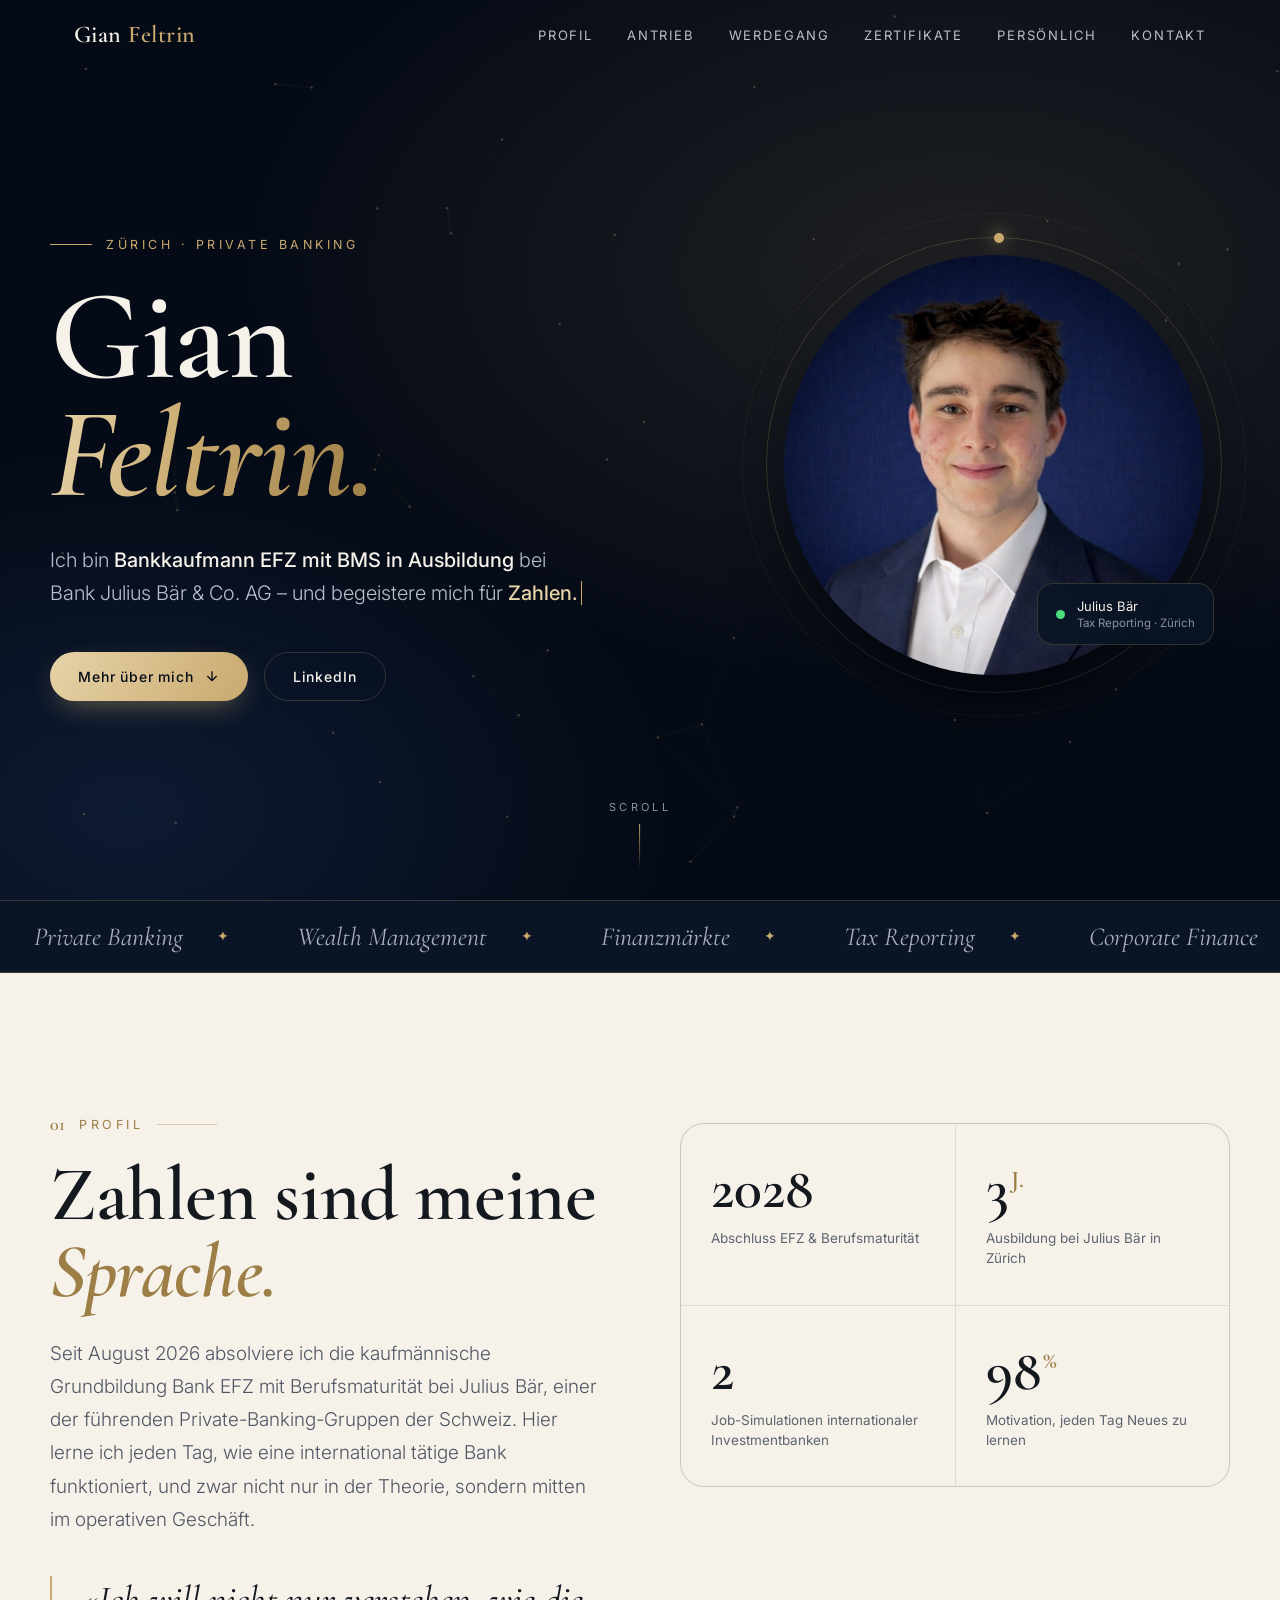
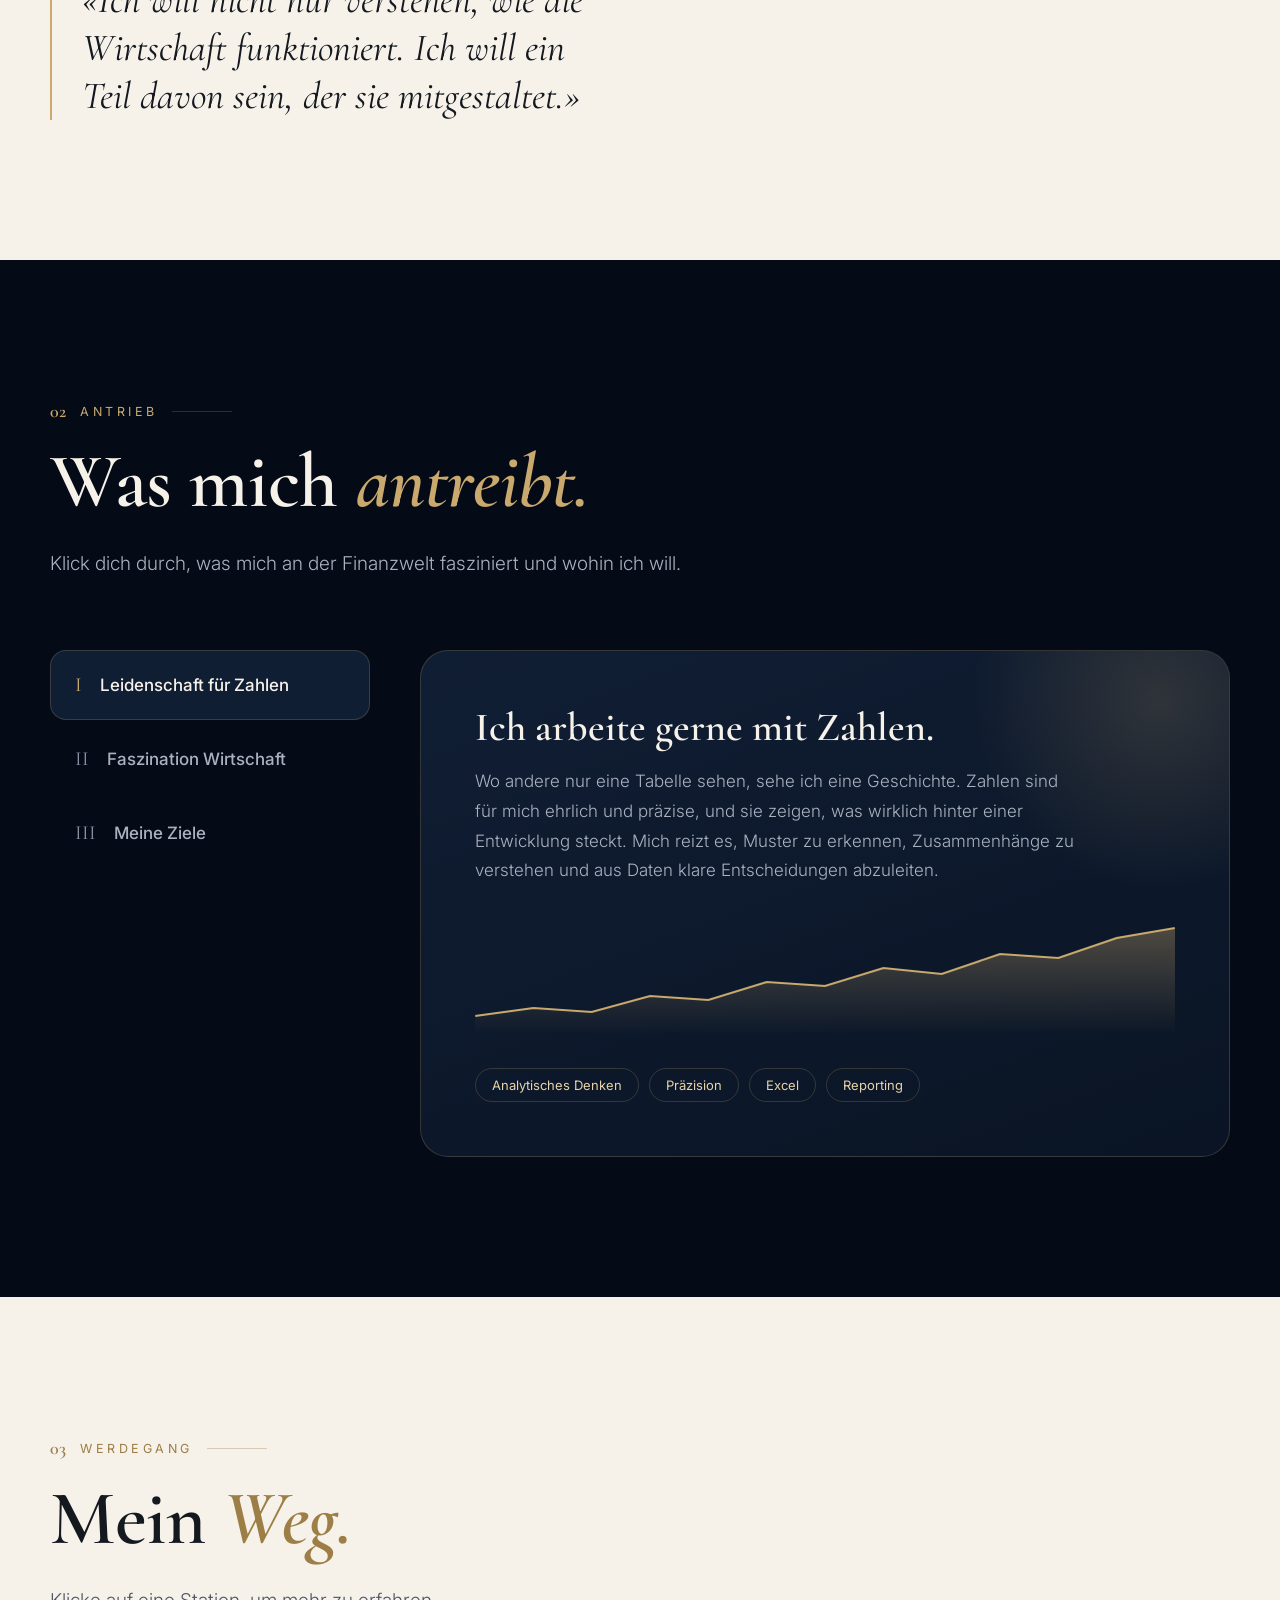
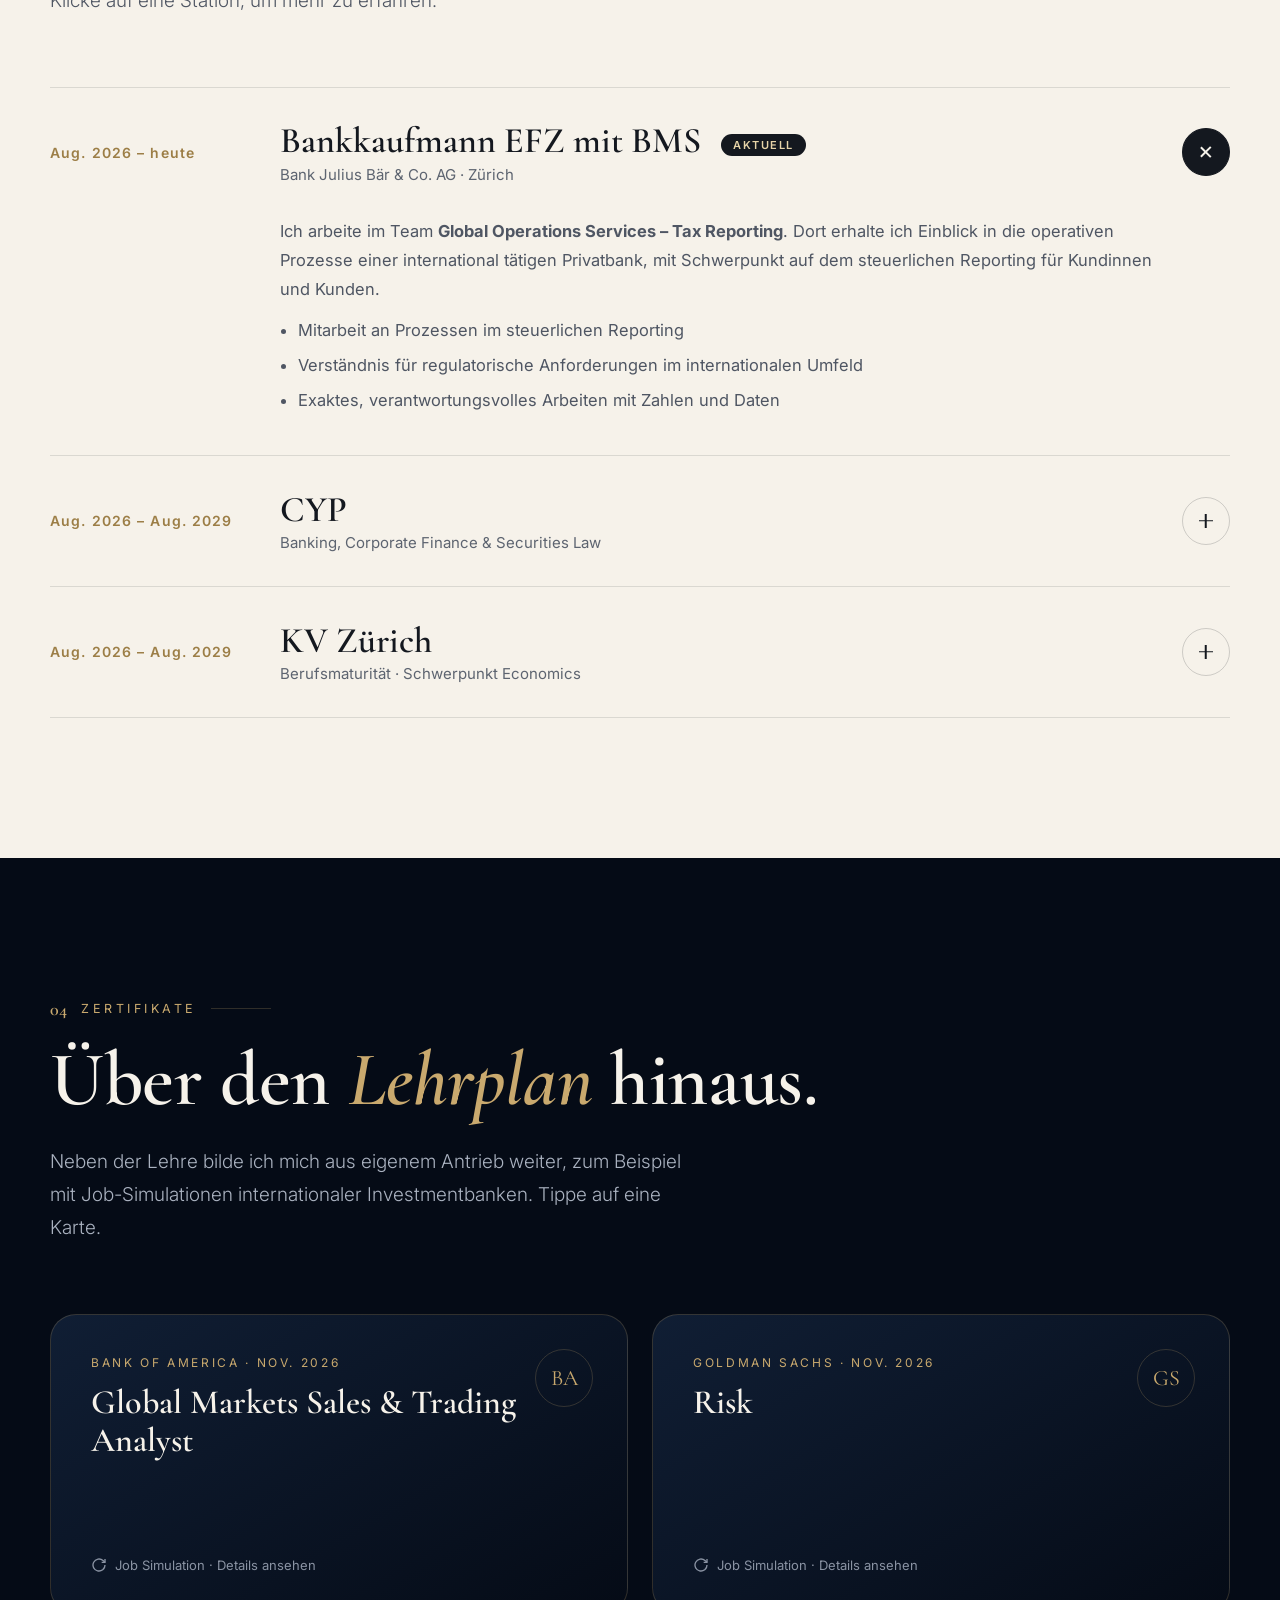
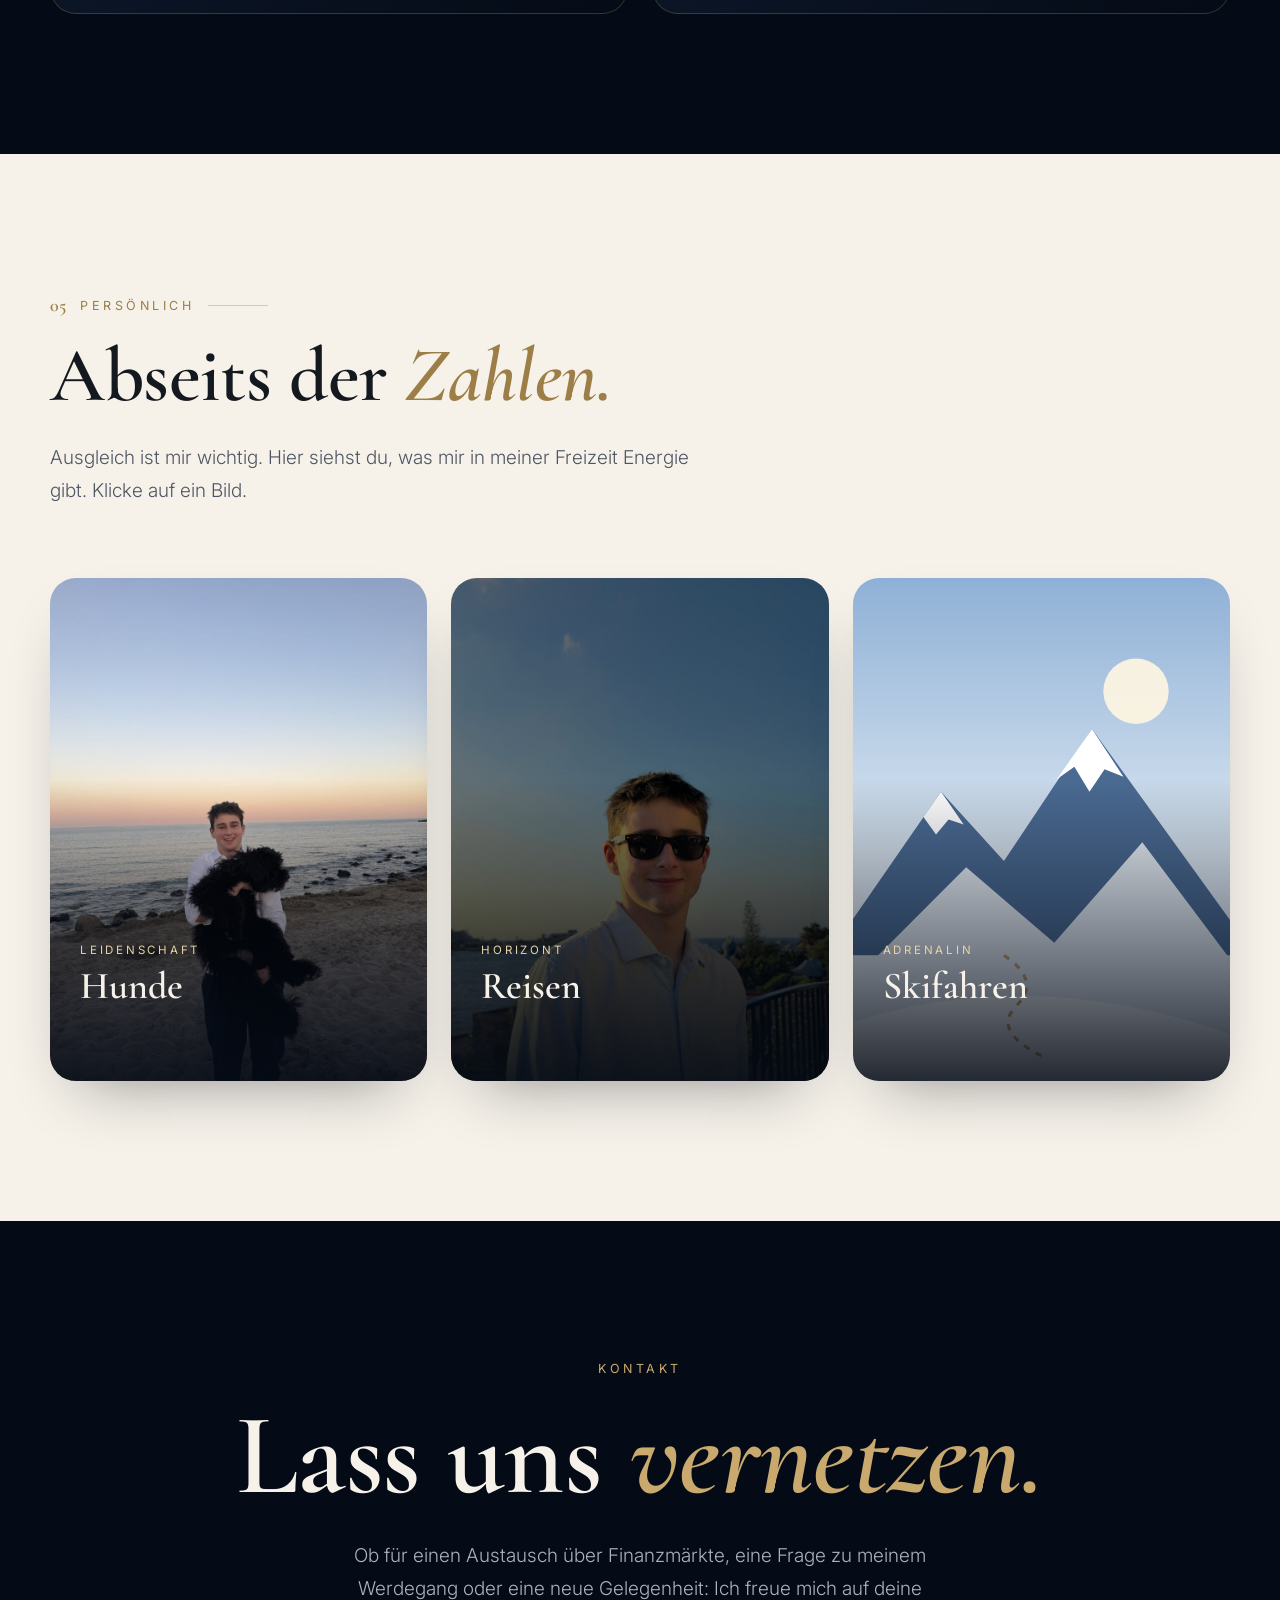
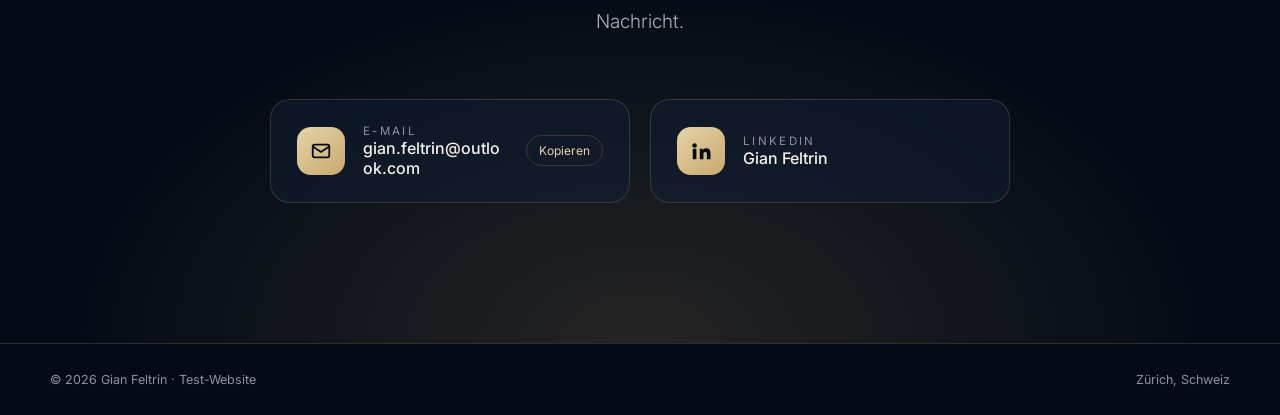
==== commit cdfb5f8c: "Suchmaschinen: auch Bilder und Cache ausschliessen Co-Authored-By: Claude Opus 5.5 <noreply@anthropi" ====
--- a/index.html
+++ b/index.html
@@ -3,7 +3,7 @@
 <head>
 <meta charset="UTF-8">
 <meta name="viewport" content="width=device-width, initial-scale=1">
-<meta name="robots" content="noindex, nofollow">
+<meta name="robots" content="noindex, nofollow, noimageindex, noarchive">
 <title>Gian Feltrin – Test-Website</title>
 <meta name="description" content="Gian Feltrin – Bankkaufmann EFZ mit BMS in Ausbildung bei Julius Bär, Zürich.">
 <link rel="preconnect" href="https://fonts.googleapis.com">
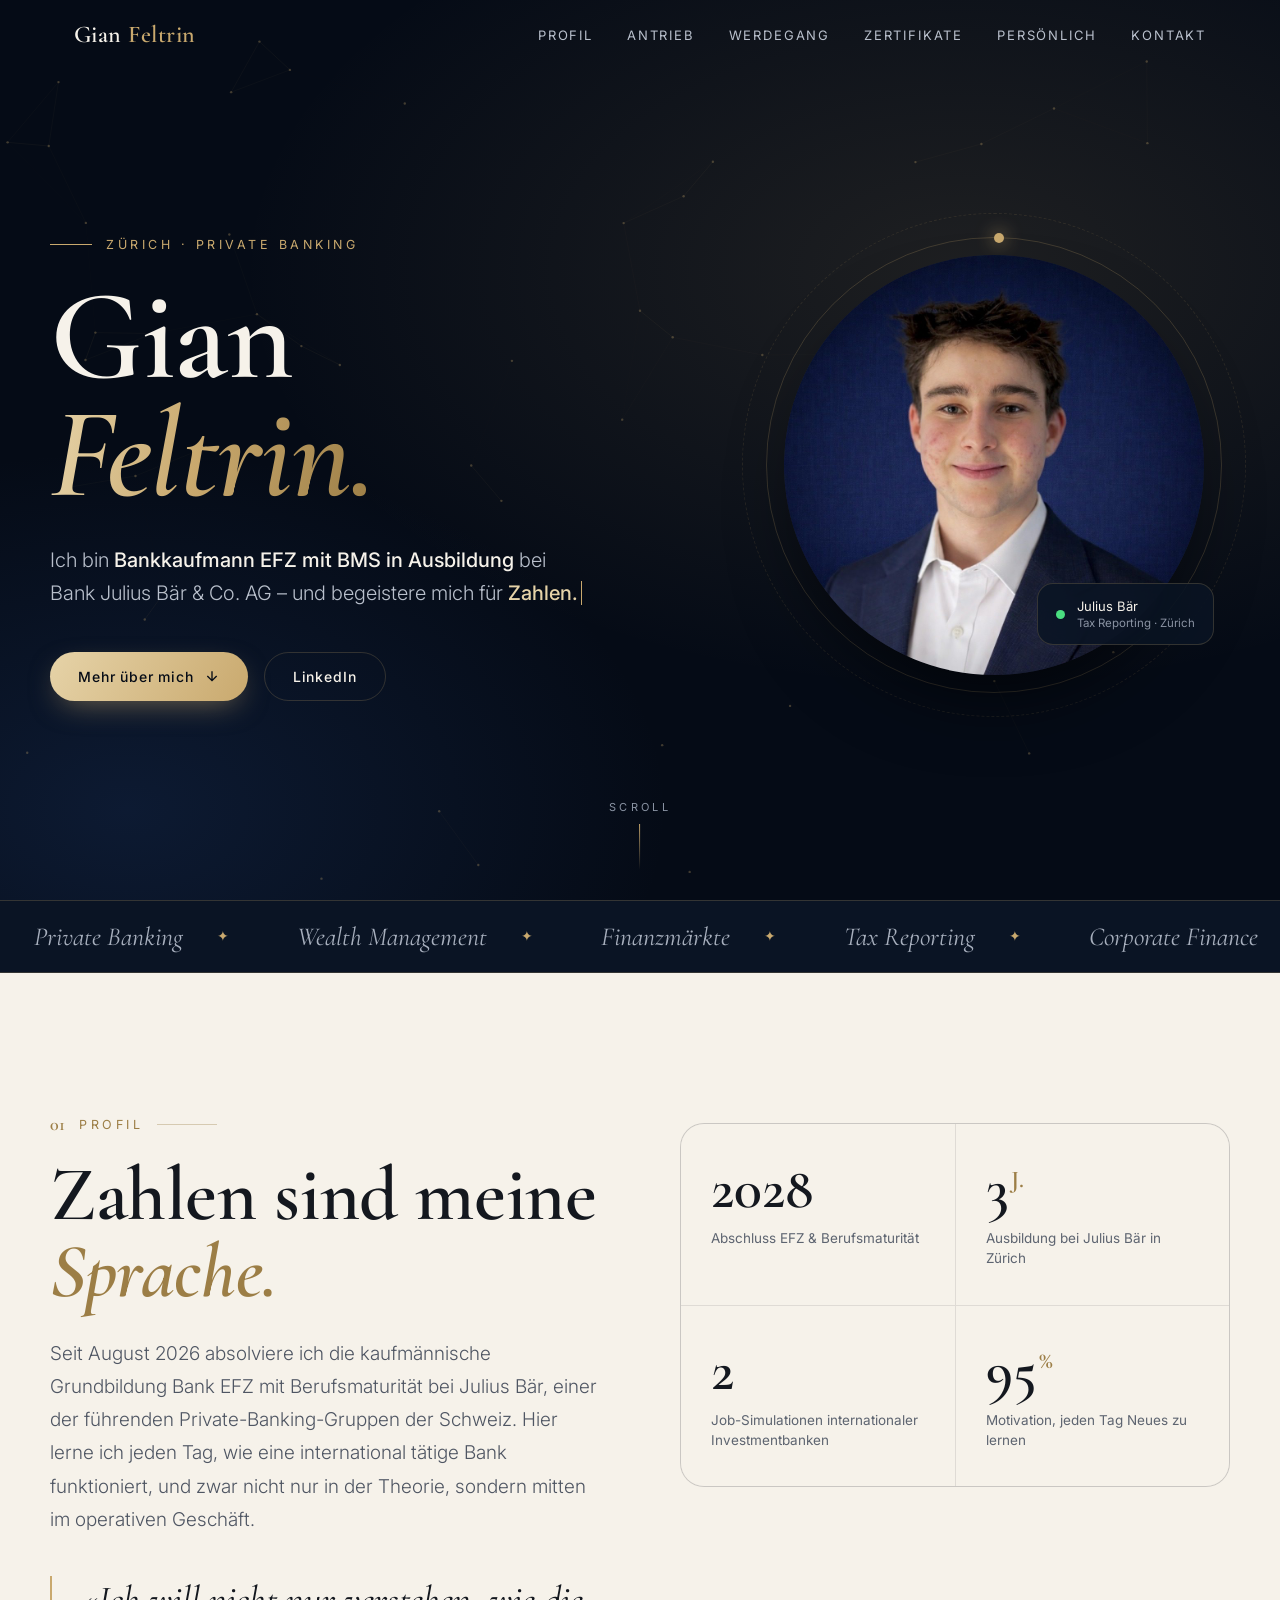
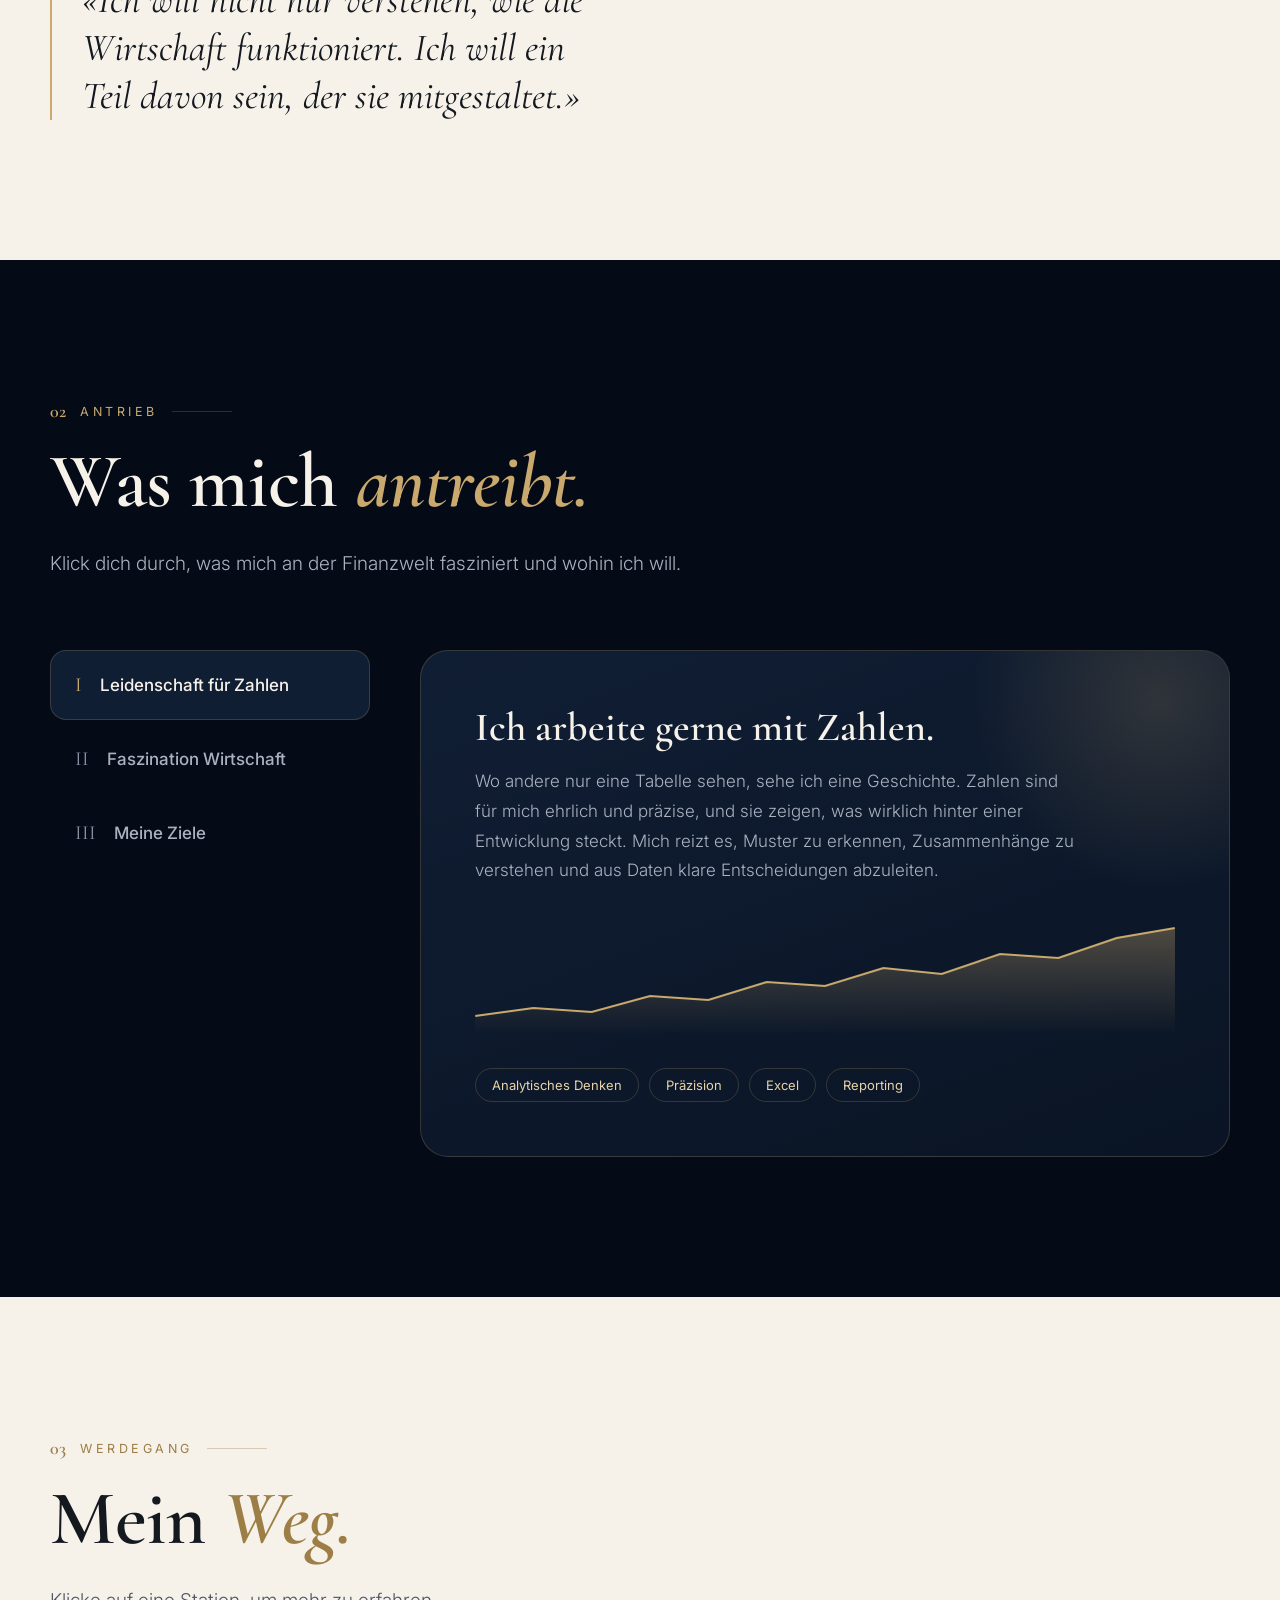
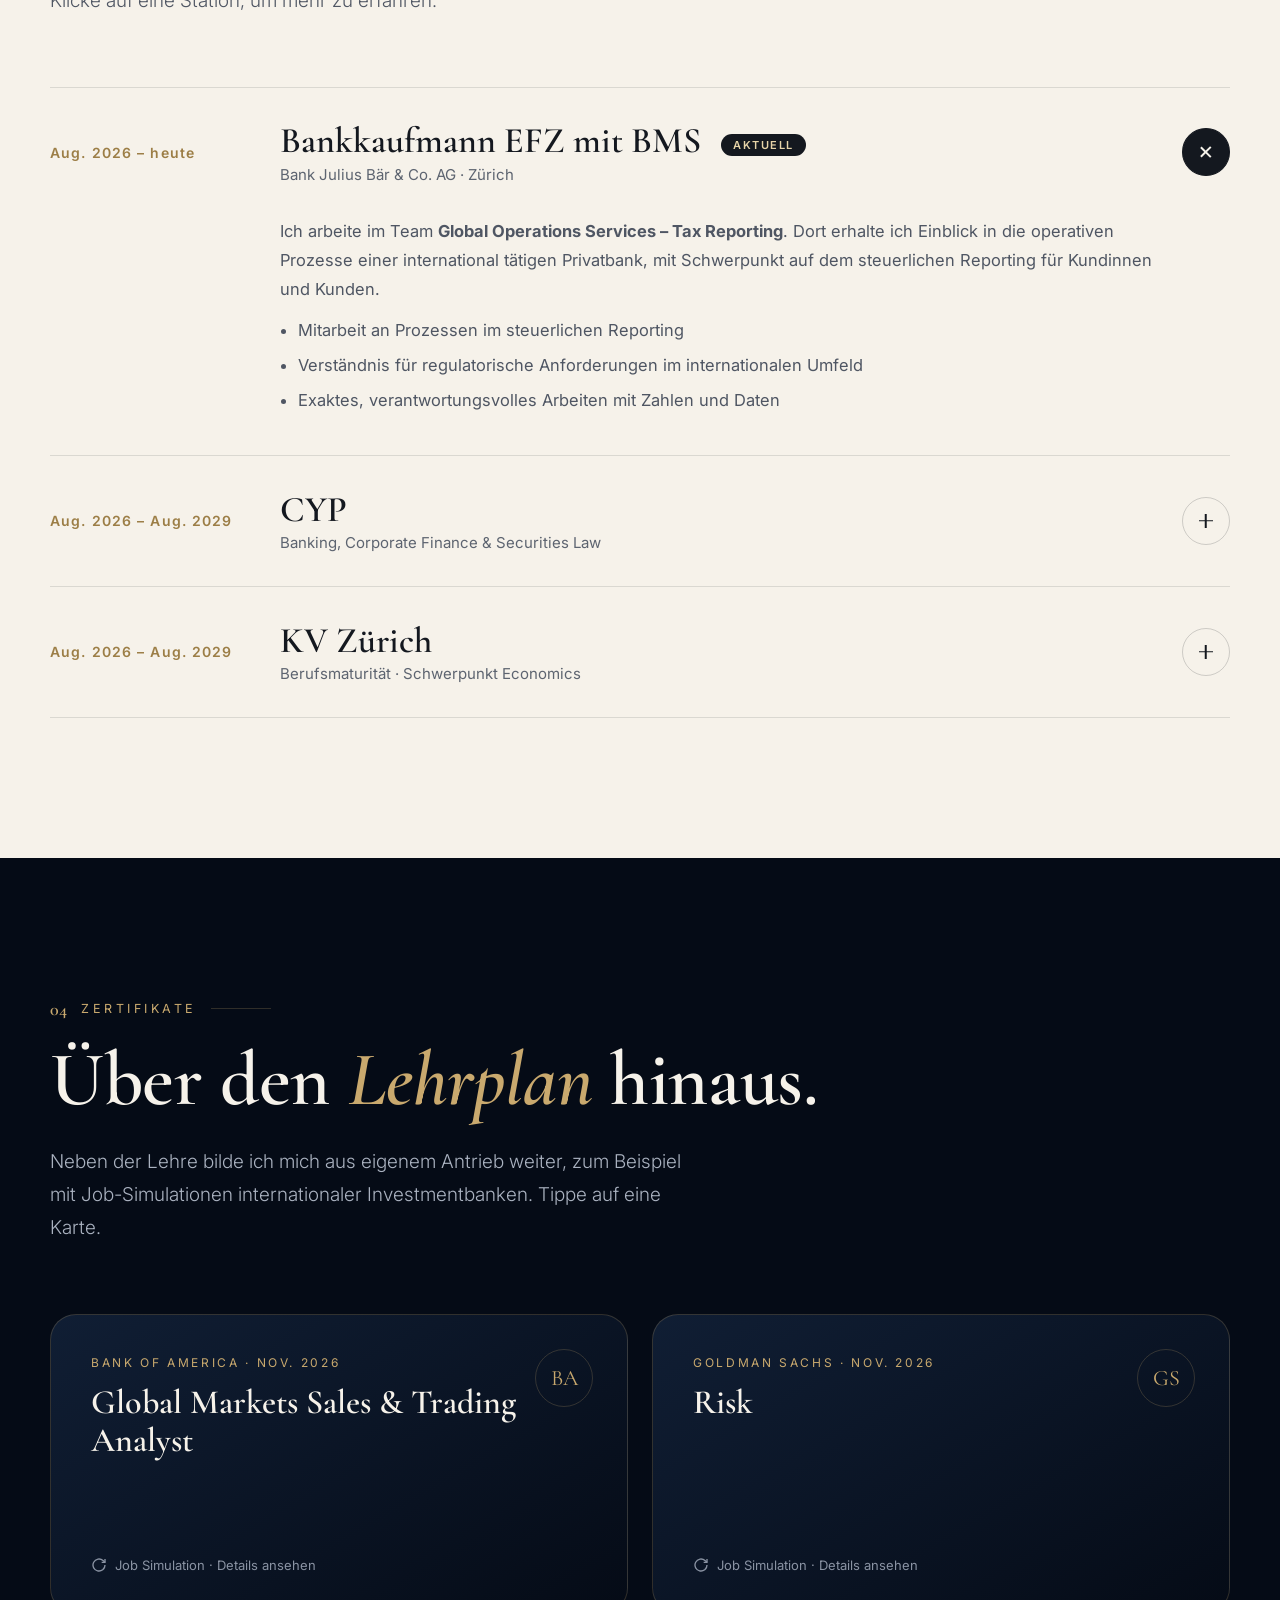
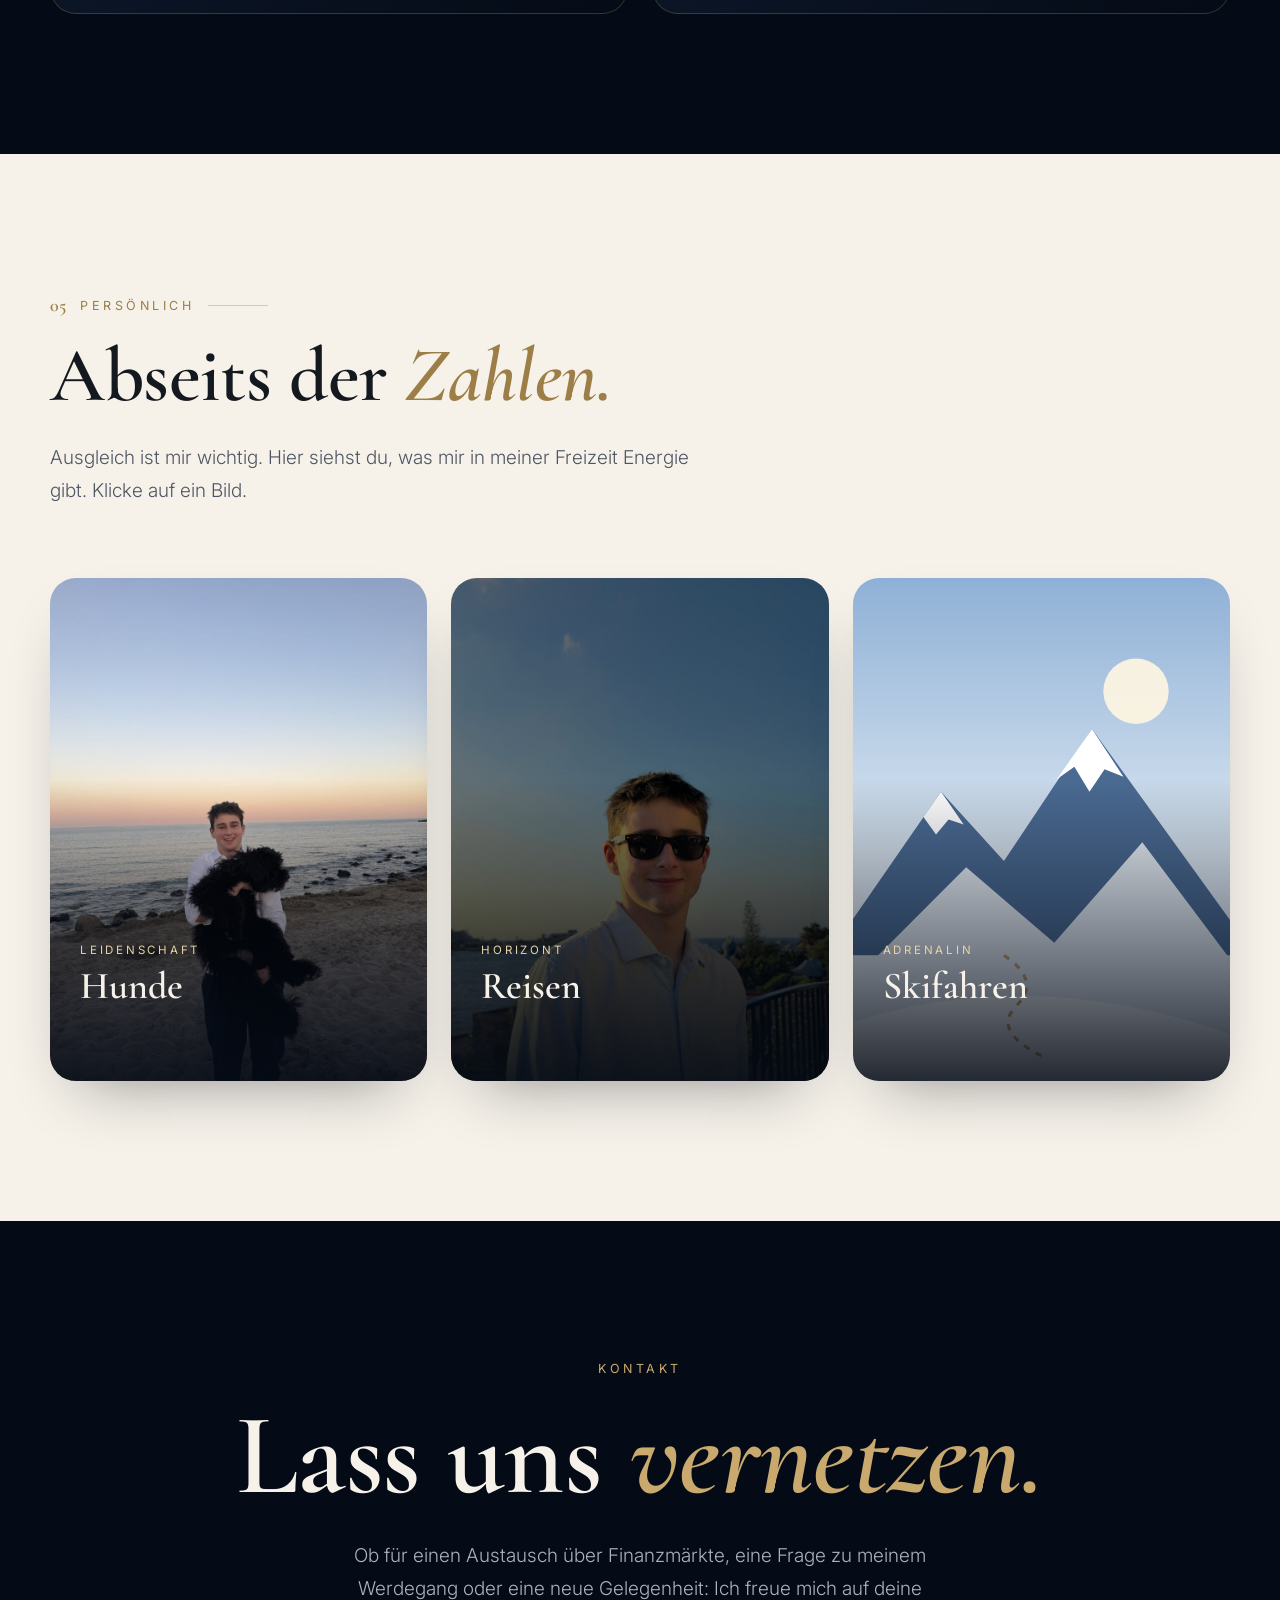
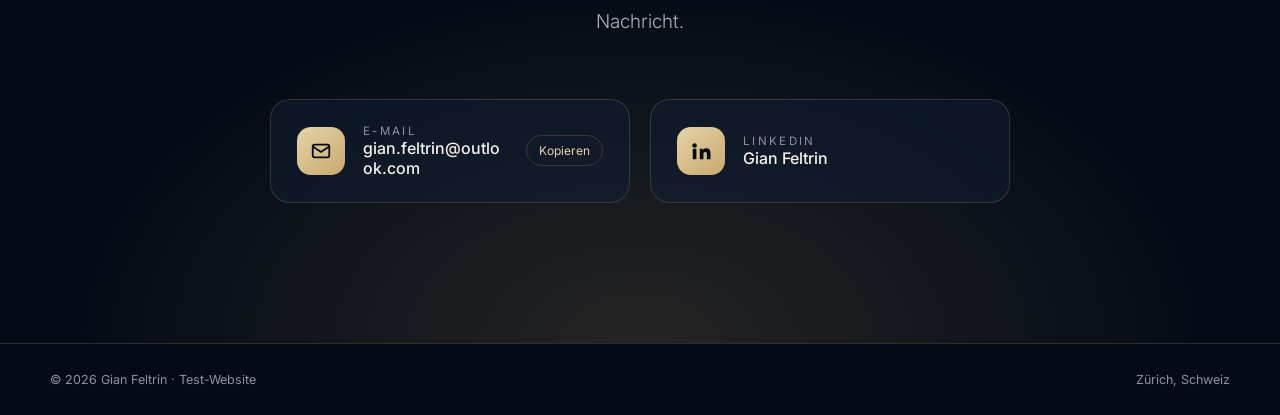
==== commit 9e91dbcd: "Titel auf «All about Gian Feltrin» geändert Co-Authored-By: Claude Opus 5.5 <noreply@anthropic.com> " ====
--- a/index.html
+++ b/index.html
@@ -4,7 +4,10 @@
 <meta charset="UTF-8">
 <meta name="viewport" content="width=device-width, initial-scale=1">
 <meta name="robots" content="noindex, nofollow, noimageindex, noarchive">
-<title>Gian Feltrin – Test-Website</title>
+<title>All about Gian Feltrin</title>
+<meta property="og:title" content="All about Gian Feltrin">
+<meta property="og:description" content="Bankkaufmann EFZ mit BMS in Ausbildung bei Julius Bär, Zürich.">
+<meta property="og:image" content="https://gianfeltrin2010-code.github.io/img/portrait.jpg">
 <meta name="description" content="Gian Feltrin – Bankkaufmann EFZ mit BMS in Ausbildung bei Julius Bär, Zürich.">
 <link rel="preconnect" href="https://fonts.googleapis.com">
 <link rel="preconnect" href="https://fonts.gstatic.com" crossorigin>
